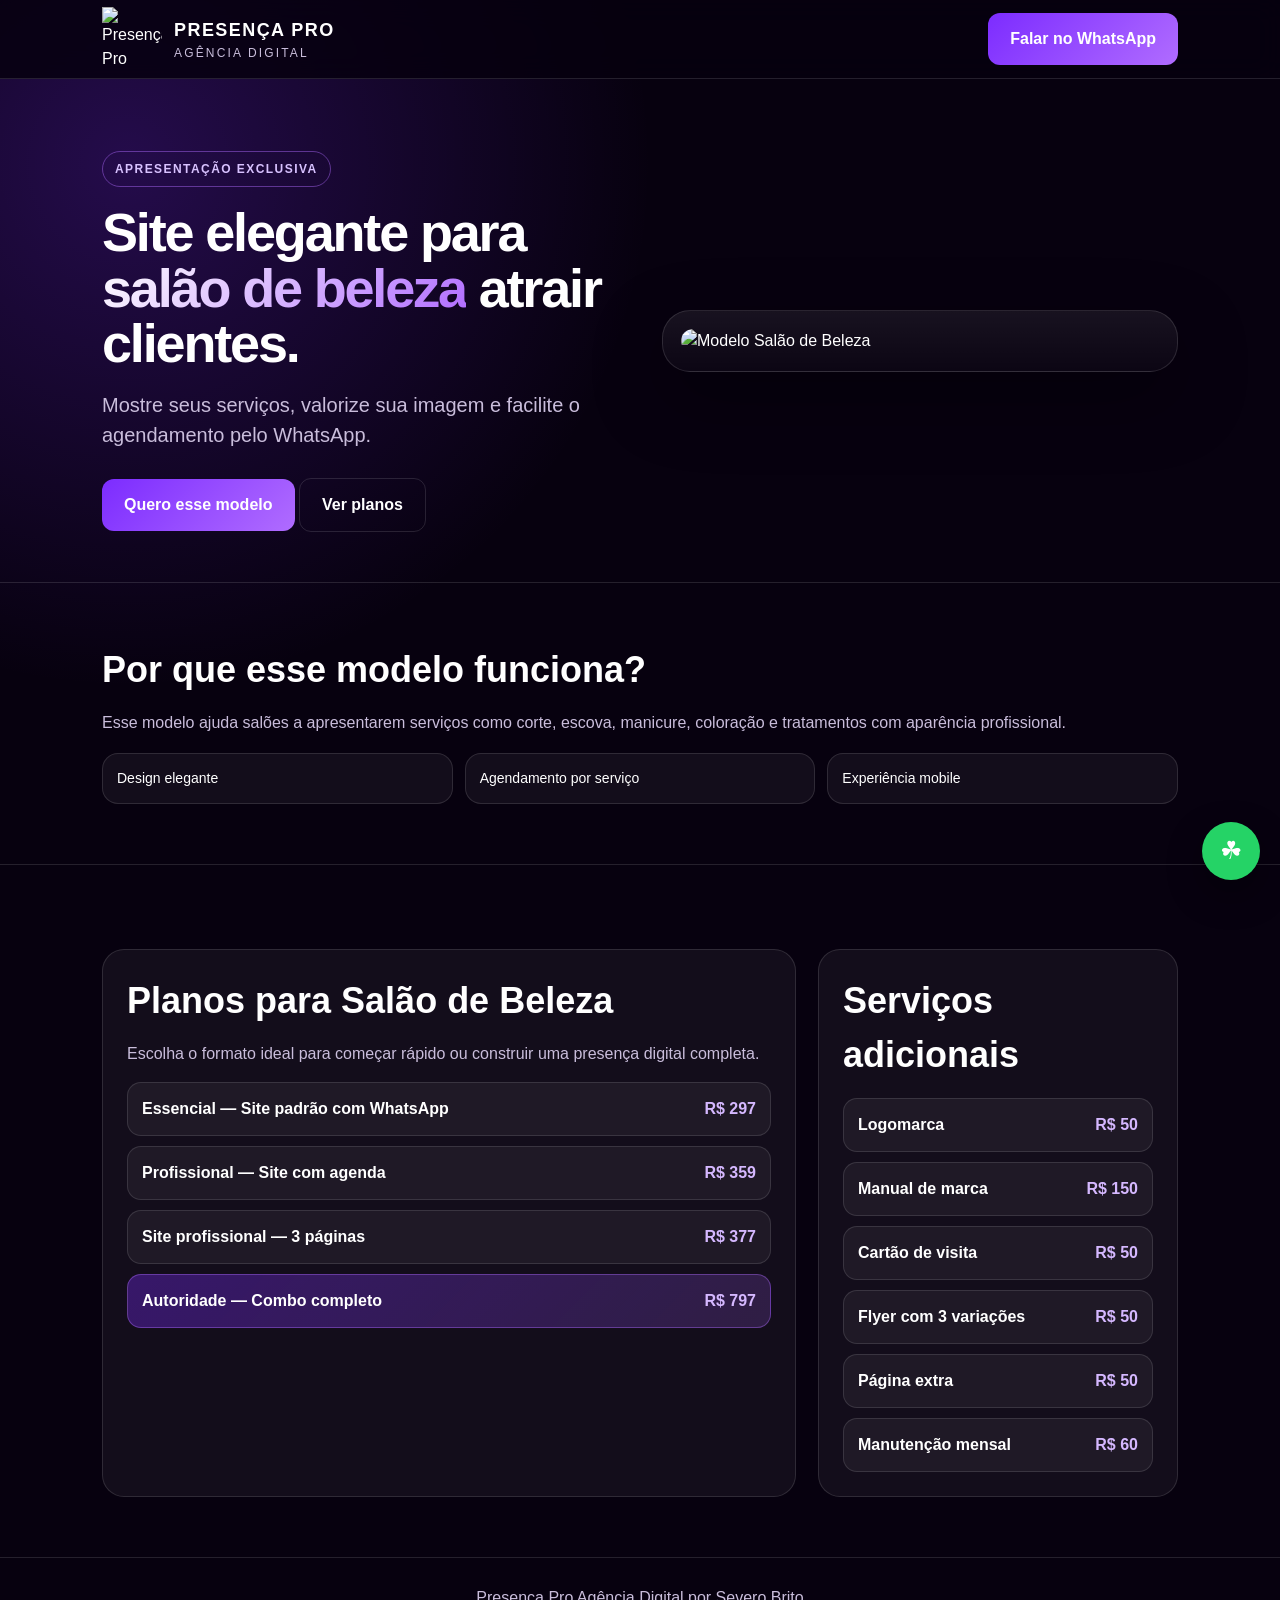
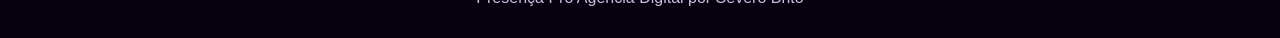
==== index.html @ 7c16a292 "Add files via upload" ====
<!DOCTYPE html>
<html lang="pt-BR">
<head>
<meta charset="UTF-8">
<meta name="viewport" content="width=device-width, initial-scale=1.0">
<title>Presença Pro | Salão de Beleza</title>
<style>
:root{
  --bg:#07010f;--panel:#10071f;--purple:#7c2cff;--purple2:#b06cff;
  --white:#fff;--muted:#c9bddb;--line:rgba(255,255,255,.12);
}
*{box-sizing:border-box;margin:0;padding:0}
html{scroll-behavior:smooth}
body{
  font-family:Arial,Helvetica,sans-serif;
  background:radial-gradient(circle at 10% 10%,rgba(124,44,255,.25),transparent 28%),var(--bg);
  color:var(--white);line-height:1.5;
}
a{text-decoration:none;color:inherit}
.container{max-width:1120px;margin:auto;padding:0 22px}
.nav{position:sticky;top:0;z-index:10;background:rgba(7,1,15,.84);backdrop-filter:blur(14px);border-bottom:1px solid var(--line)}
.nav-inner{min-height:78px;display:flex;align-items:center;justify-content:space-between;gap:18px}
.logo{display:flex;align-items:center;gap:12px}
.logo img{width:60px}
.logo strong{font-size:18px;letter-spacing:.08em}
.logo span{display:block;color:var(--muted);font-size:12px;text-transform:uppercase;letter-spacing:.18em}
.btn{display:inline-flex;align-items:center;justify-content:center;min-height:48px;padding:14px 22px;border-radius:12px;background:linear-gradient(135deg,var(--purple),var(--purple2));color:white;font-weight:800}
.btn.outline{background:transparent;border:1px solid var(--line)}
.hero{padding:72px 0 50px}
.hero-grid{display:grid;grid-template-columns:1fr 1fr;gap:44px;align-items:center}
.badge{display:inline-block;border:1px solid rgba(176,108,255,.45);color:#d8c2ff;padding:8px 12px;border-radius:999px;font-size:12px;font-weight:800;text-transform:uppercase;letter-spacing:.12em;margin-bottom:18px}
h1{font-size:54px;line-height:1.03;letter-spacing:-.04em;margin-bottom:18px}
h1 span{background:linear-gradient(135deg,#fff,var(--purple2));-webkit-background-clip:text;color:transparent}
.lead{font-size:20px;color:var(--muted);margin-bottom:28px}
.mockup{background:linear-gradient(180deg,rgba(255,255,255,.07),rgba(255,255,255,.025));border:1px solid var(--line);border-radius:28px;padding:18px;box-shadow:0 25px 70px rgba(0,0,0,.35)}
.mockup img{width:100%;border-radius:20px;display:block}
.section{padding:60px 0;border-top:1px solid var(--line)}
h2{font-size:36px;margin-bottom:14px}
p{color:var(--muted)}
.grid{display:grid;grid-template-columns:1fr 360px;gap:22px;margin-top:24px}
.card{background:rgba(255,255,255,.05);border:1px solid var(--line);border-radius:22px;padding:24px}
.features{display:grid;grid-template-columns:repeat(3,1fr);gap:12px;margin-top:18px}
.feature{padding:14px;border-radius:16px;background:rgba(255,255,255,.05);border:1px solid var(--line);font-size:14px}
.plans{display:grid;gap:10px;margin-top:16px}
.plan{display:flex;align-items:center;justify-content:space-between;gap:10px;padding:14px;border-radius:14px;background:rgba(255,255,255,.05);border:1px solid var(--line)}
.plan span{color:#d5b8ff;font-weight:900}
.plan.main{background:linear-gradient(135deg,rgba(124,44,255,.35),rgba(176,108,255,.18));border-color:rgba(176,108,255,.4)}
.footer{text-align:center;border-top:1px solid var(--line);padding:28px;color:var(--muted)}
.float{position:fixed;right:20px;bottom:20px;width:58px;height:58px;border-radius:50%;background:#25D366;display:grid;place-items:center;font-size:25px;box-shadow:0 14px 35px rgba(0,0,0,.35)}
@media(max-width:880px){
  .hero-grid,.grid{grid-template-columns:1fr}
  h1{font-size:38px}
  h2{font-size:30px}
  .features{grid-template-columns:1fr}
  .nav-inner{flex-direction:column;padding:16px 0;text-align:center}
  .btn{width:100%;max-width:360px}
}
</style>
</head>
<body>
<a class="float" href="https://wa.me/5585994249656?text=Olá,%20quero%20um%20site%20para%20salão%20de%20beleza" target="_blank">☘</a>

<header class="nav">
  <div class="container nav-inner">
    <a class="logo" href="#">
      <img src="../assets/logo.png" alt="Presença Pro">
      <div><strong>PRESENÇA PRO</strong><span>Agência Digital</span></div>
    </a>
    <a class="btn" href="https://wa.me/5585994249656?text=Olá,%20quero%20um%20site%20para%20salão%20de%20beleza" target="_blank">Falar no WhatsApp</a>
  </div>
</header>

<main>
  <section class="hero">
    <div class="container hero-grid">
      <div>
        <span class="badge">Apresentação exclusiva</span>
        <h1>Site elegante para <span>salão de beleza</span> atrair clientes.</h1>
        <p class="lead">Mostre seus serviços, valorize sua imagem e facilite o agendamento pelo WhatsApp.</p>
        <a class="btn" href="https://wa.me/5585994249656?text=Olá,%20quero%20um%20site%20para%20salão%20de%20beleza" target="_blank">Quero esse modelo</a>
        <a class="btn outline" href="#planos">Ver planos</a>
      </div>
      <div class="mockup">
        <img src="../assets/salao.png" alt="Modelo Salão de Beleza">
      </div>
    </div>
  </section>

  <section class="section">
    <div class="container">
      <h2>Por que esse modelo funciona?</h2>
      <p>Esse modelo ajuda salões a apresentarem serviços como corte, escova, manicure, coloração e tratamentos com aparência profissional.</p>
      <div class="features"><div class="feature">Design elegante</div><div class="feature">Agendamento por serviço</div><div class="feature">Experiência mobile</div></div>
    </div>
  </section>

  <section class="section" id="planos">
    <div class="container grid">
      <div class="card">
        <h2>Planos para Salão de Beleza</h2>
        <p>Escolha o formato ideal para começar rápido ou construir uma presença digital completa.</p>
        <div class="plans">
          <div class="plan"><strong>Essencial — Site padrão com WhatsApp</strong><span>R$ 297</span></div>
          <div class="plan"><strong>Profissional — Site com agenda</strong><span>R$ 359</span></div>
          <div class="plan"><strong>Site profissional — 3 páginas</strong><span>R$ 377</span></div>
          <div class="plan main"><strong>Autoridade — Combo completo</strong><span>R$ 797</span></div>
        </div>
      </div>
      <div class="card">
        <h2>Serviços adicionais</h2>
        <div class="plans">
          <div class="plan"><strong>Logomarca</strong><span>R$ 50</span></div>
          <div class="plan"><strong>Manual de marca</strong><span>R$ 150</span></div>
          <div class="plan"><strong>Cartão de visita</strong><span>R$ 50</span></div>
          <div class="plan"><strong>Flyer com 3 variações</strong><span>R$ 50</span></div>
          <div class="plan"><strong>Página extra</strong><span>R$ 50</span></div>
          <div class="plan"><strong>Manutenção mensal</strong><span>R$ 60</span></div>
        </div>
      </div>
    </div>
  </section>
</main>

<footer class="footer">Presença Pro Agência Digital por Severo Brito</footer>
</body>
</html>
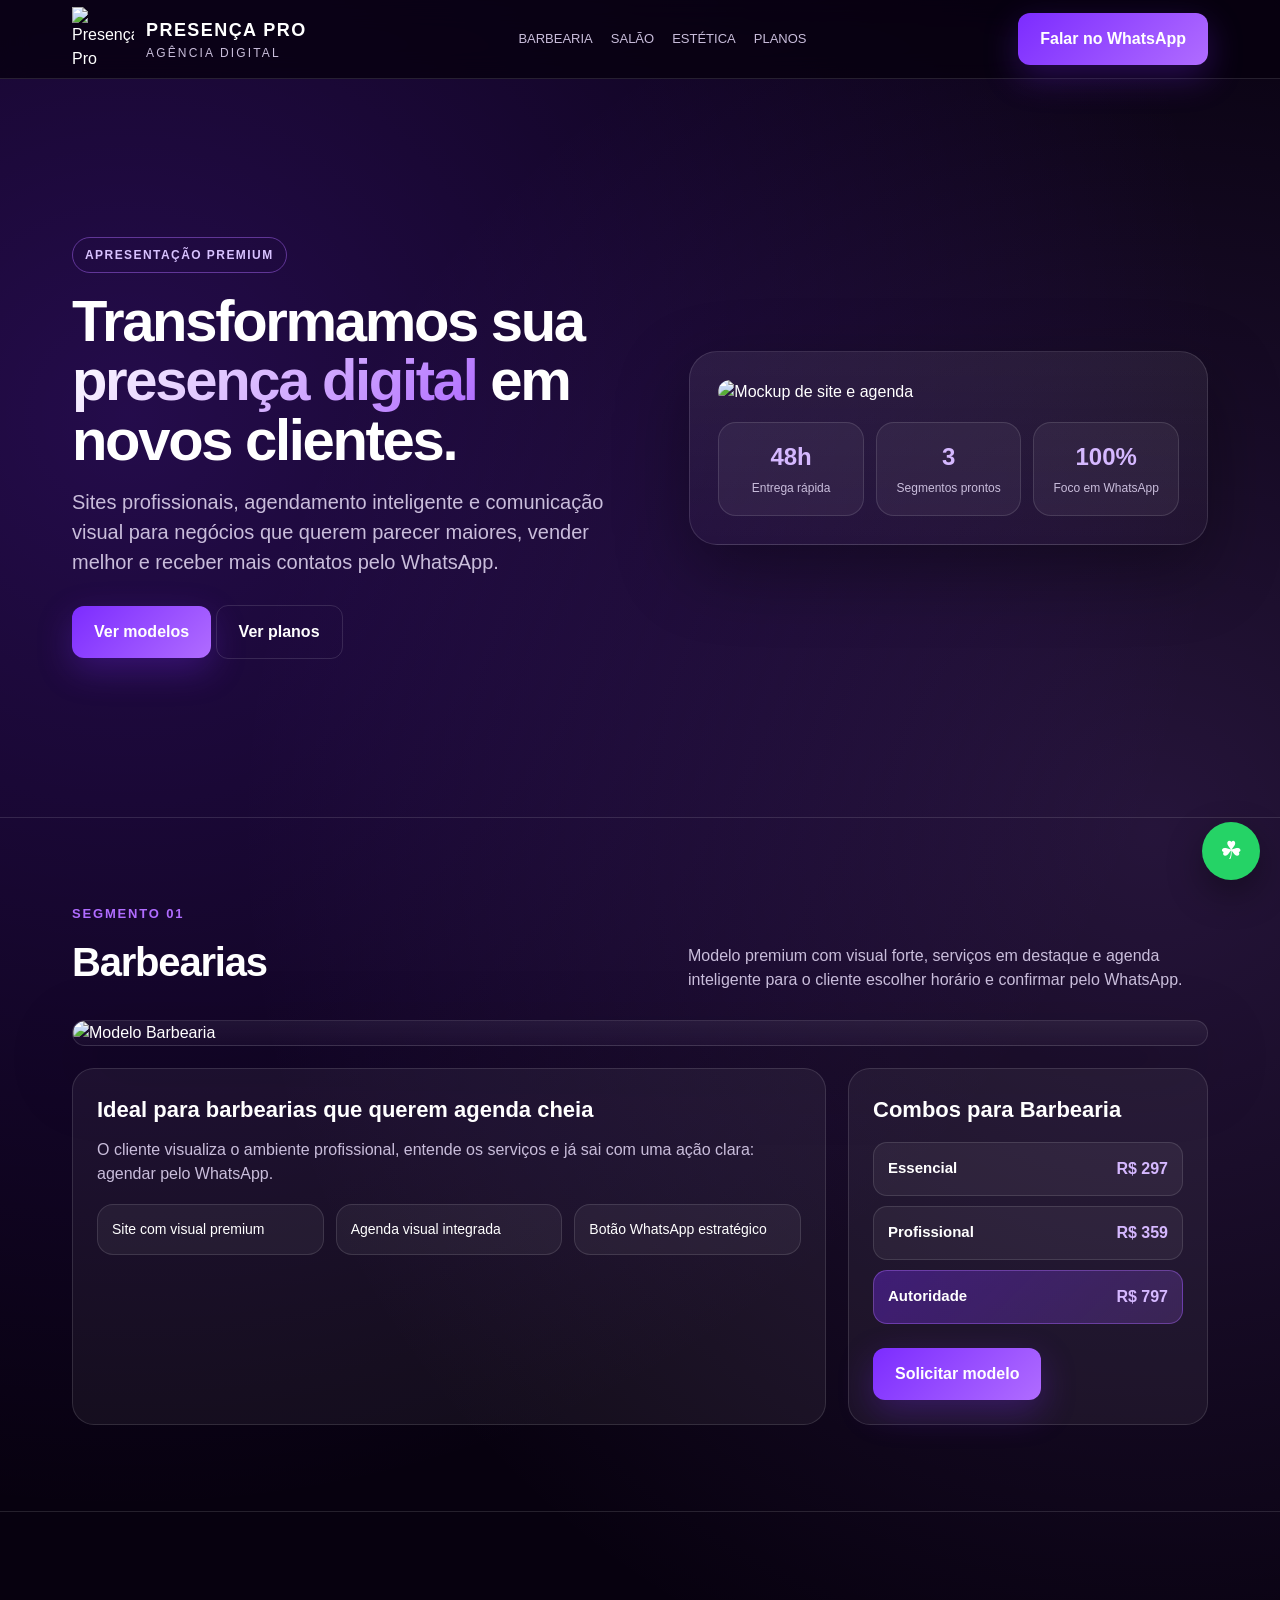
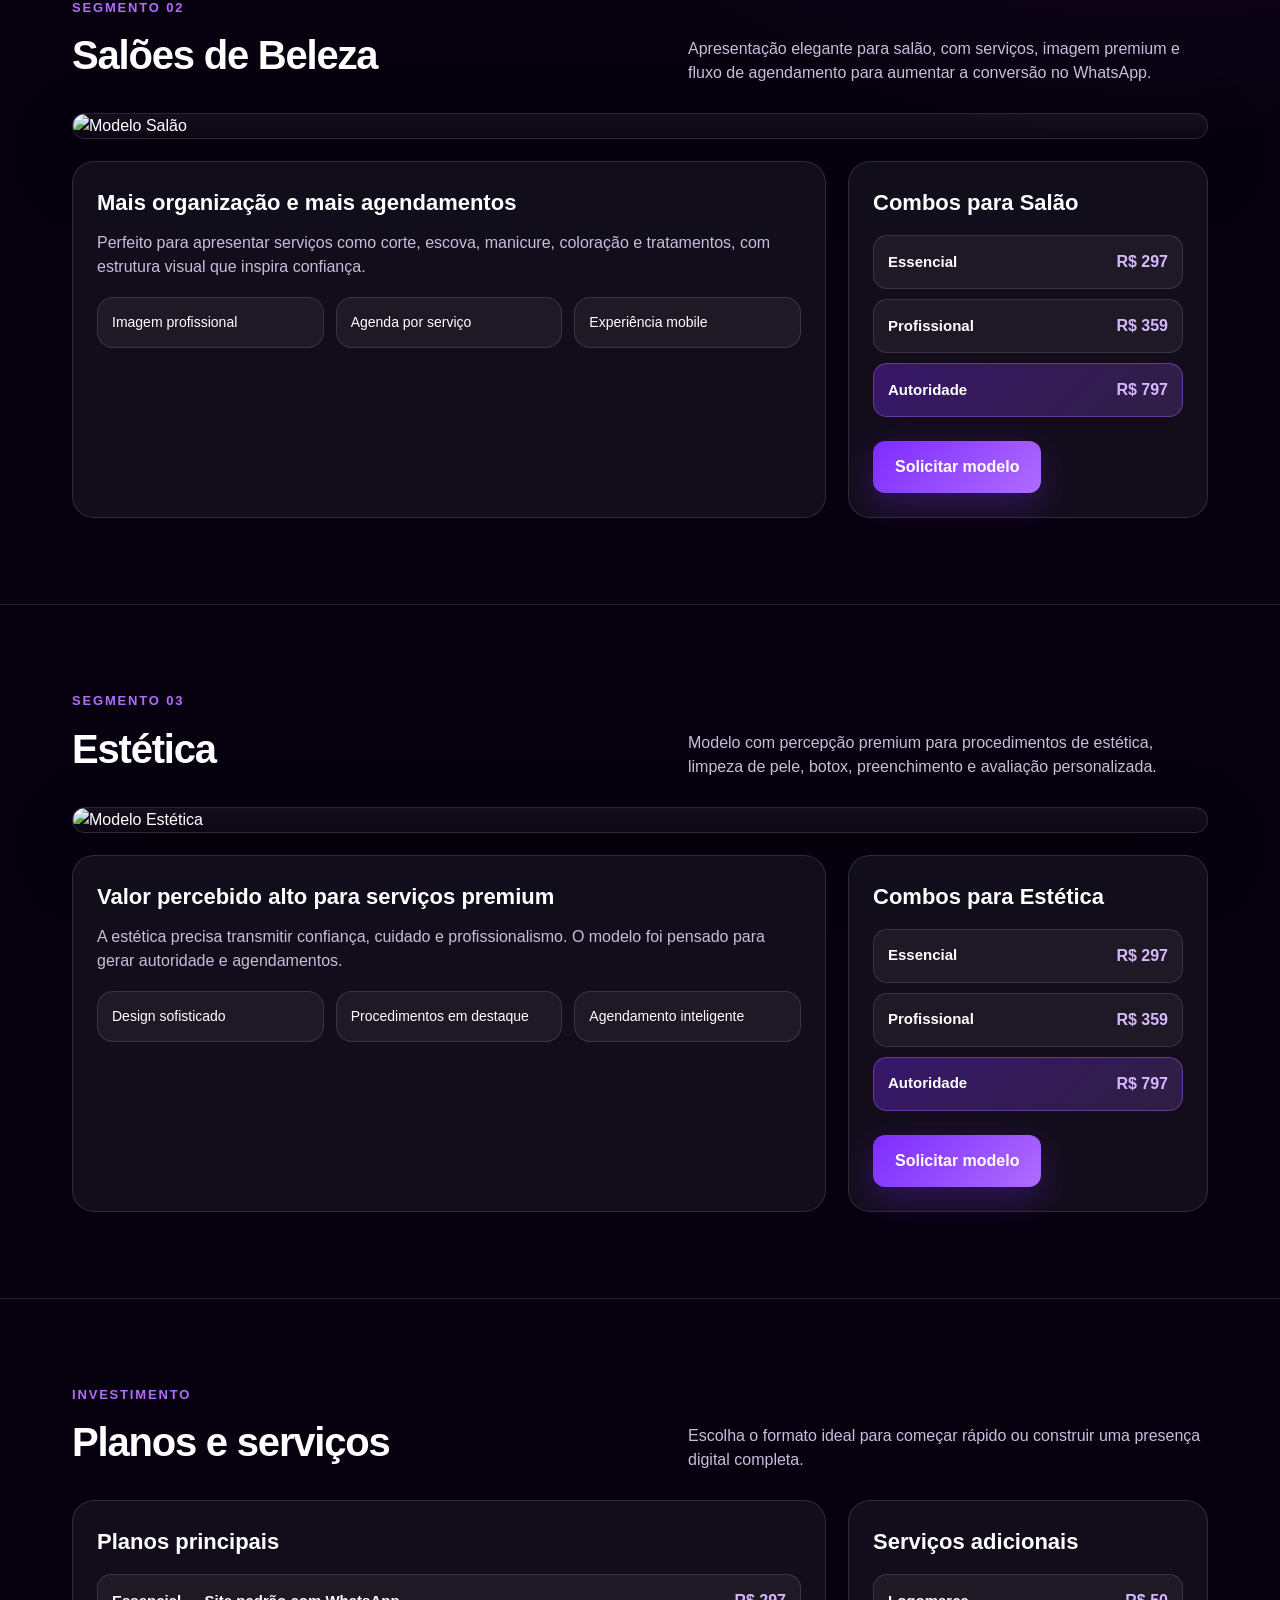
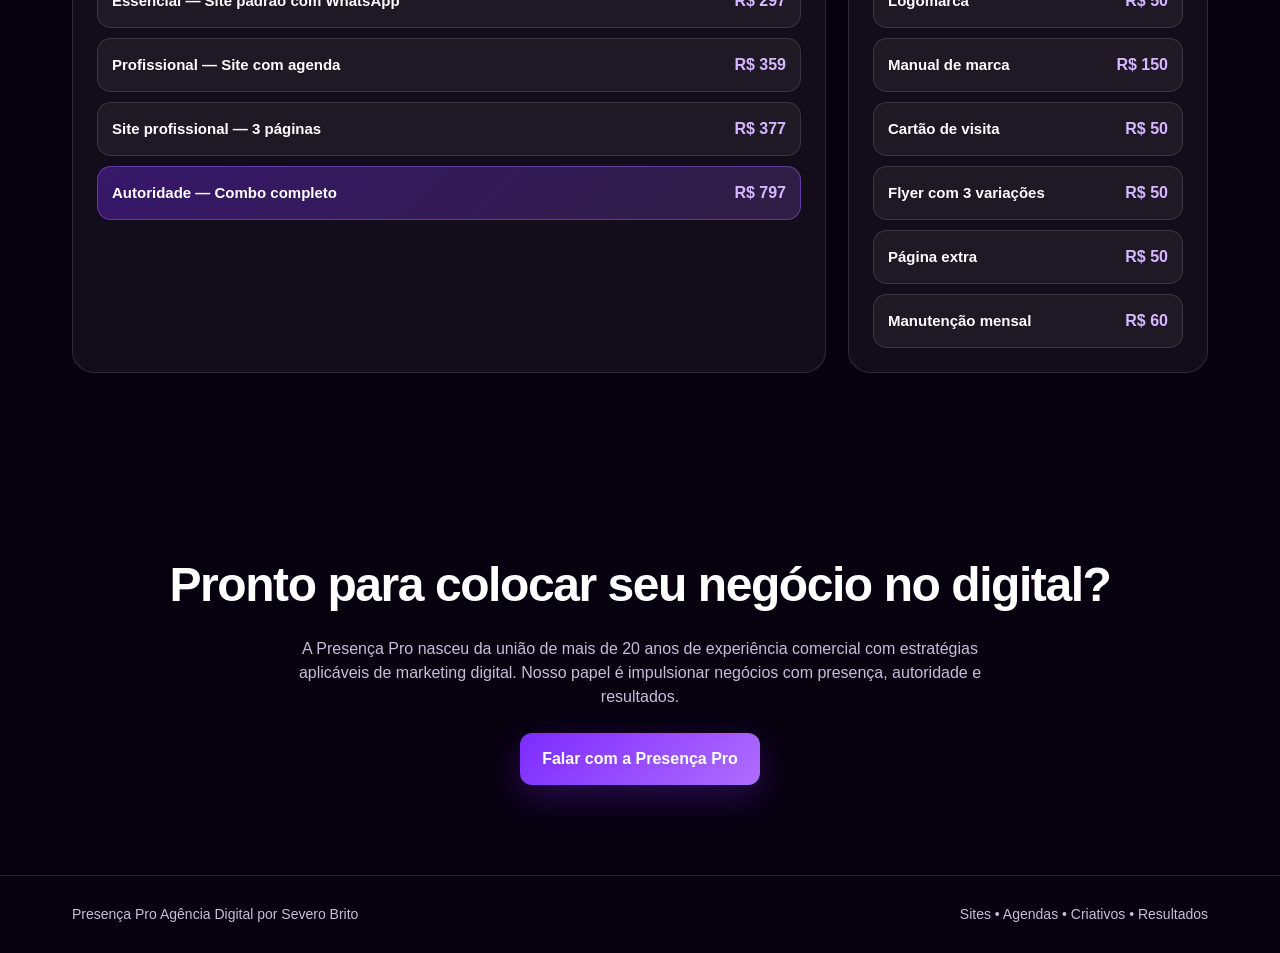
==== commit 365aa22c: "Add files via upload" ====
--- a/index.html
+++ b/index.html
@@ -1,126 +1,311 @@
 <!DOCTYPE html>
 <html lang="pt-BR">
 <head>
-<meta charset="UTF-8">
-<meta name="viewport" content="width=device-width, initial-scale=1.0">
-<title>Presença Pro | Salão de Beleza</title>
+<meta charset="UTF-8" />
+<meta name="viewport" content="width=device-width, initial-scale=1.0" />
+<title>Presença Pro | Apresentação Premium</title>
 <style>
 :root{
-  --bg:#07010f;--panel:#10071f;--purple:#7c2cff;--purple2:#b06cff;
-  --white:#fff;--muted:#c9bddb;--line:rgba(255,255,255,.12);
+  --bg:#07010f;
+  --panel:#10071f;
+  --panel2:#160a2b;
+  --purple:#7c2cff;
+  --purple2:#b06cff;
+  --white:#ffffff;
+  --muted:#c9bddb;
+  --line:rgba(255,255,255,.12);
 }
 *{box-sizing:border-box;margin:0;padding:0}
 html{scroll-behavior:smooth}
 body{
-  font-family:Arial,Helvetica,sans-serif;
-  background:radial-gradient(circle at 10% 10%,rgba(124,44,255,.25),transparent 28%),var(--bg);
-  color:var(--white);line-height:1.5;
+  font-family:Inter,Arial,Helvetica,sans-serif;
+  background:
+    radial-gradient(circle at 10% 10%, rgba(124,44,255,.25), transparent 28%),
+    radial-gradient(circle at 90% 20%, rgba(176,108,255,.18), transparent 26%),
+    var(--bg);
+  color:var(--white);
+  line-height:1.5;
 }
 a{text-decoration:none;color:inherit}
-.container{max-width:1120px;margin:auto;padding:0 22px}
-.nav{position:sticky;top:0;z-index:10;background:rgba(7,1,15,.84);backdrop-filter:blur(14px);border-bottom:1px solid var(--line)}
-.nav-inner{min-height:78px;display:flex;align-items:center;justify-content:space-between;gap:18px}
+.container{width:100%;max-width:1180px;margin:auto;padding:0 22px}
+.nav{
+  position:sticky;top:0;z-index:20;
+  backdrop-filter:blur(14px);
+  background:rgba(7,1,15,.78);
+  border-bottom:1px solid var(--line);
+}
+.nav-inner{
+  min-height:78px;
+  display:flex;align-items:center;justify-content:space-between;gap:18px;
+}
 .logo{display:flex;align-items:center;gap:12px}
-.logo img{width:60px}
+.logo img{width:62px;height:auto}
 .logo strong{font-size:18px;letter-spacing:.08em}
 .logo span{display:block;color:var(--muted);font-size:12px;text-transform:uppercase;letter-spacing:.18em}
-.btn{display:inline-flex;align-items:center;justify-content:center;min-height:48px;padding:14px 22px;border-radius:12px;background:linear-gradient(135deg,var(--purple),var(--purple2));color:white;font-weight:800}
-.btn.outline{background:transparent;border:1px solid var(--line)}
-.hero{padding:72px 0 50px}
-.hero-grid{display:grid;grid-template-columns:1fr 1fr;gap:44px;align-items:center}
-.badge{display:inline-block;border:1px solid rgba(176,108,255,.45);color:#d8c2ff;padding:8px 12px;border-radius:999px;font-size:12px;font-weight:800;text-transform:uppercase;letter-spacing:.12em;margin-bottom:18px}
-h1{font-size:54px;line-height:1.03;letter-spacing:-.04em;margin-bottom:18px}
+.menu{display:flex;gap:18px;font-size:13px;text-transform:uppercase;color:var(--muted)}
+.btn{
+  display:inline-flex;align-items:center;justify-content:center;gap:8px;
+  min-height:48px;padding:14px 22px;
+  border-radius:12px;background:linear-gradient(135deg,var(--purple),var(--purple2));
+  color:white;font-weight:800;box-shadow:0 12px 35px rgba(124,44,255,.28);
+}
+.btn.outline{background:transparent;border:1px solid var(--line);box-shadow:none}
+.hero{min-height:82vh;display:grid;align-items:center;padding:72px 0}
+.hero-grid{display:grid;grid-template-columns:1.05fr .95fr;gap:44px;align-items:center}
+.badge{
+  display:inline-block;border:1px solid rgba(176,108,255,.45);color:#d8c2ff;
+  padding:8px 12px;border-radius:999px;font-size:12px;font-weight:800;text-transform:uppercase;letter-spacing:.12em;margin-bottom:18px;
+}
+h1{font-size:58px;line-height:1.02;letter-spacing:-.04em;margin-bottom:18px}
 h1 span{background:linear-gradient(135deg,#fff,var(--purple2));-webkit-background-clip:text;color:transparent}
-.lead{font-size:20px;color:var(--muted);margin-bottom:28px}
-.mockup{background:linear-gradient(180deg,rgba(255,255,255,.07),rgba(255,255,255,.025));border:1px solid var(--line);border-radius:28px;padding:18px;box-shadow:0 25px 70px rgba(0,0,0,.35)}
-.mockup img{width:100%;border-radius:20px;display:block}
-.section{padding:60px 0;border-top:1px solid var(--line)}
-h2{font-size:36px;margin-bottom:14px}
-p{color:var(--muted)}
-.grid{display:grid;grid-template-columns:1fr 360px;gap:22px;margin-top:24px}
-.card{background:rgba(255,255,255,.05);border:1px solid var(--line);border-radius:22px;padding:24px}
+.lead{font-size:20px;color:var(--muted);max-width:680px;margin-bottom:28px}
+.hero-card{
+  background:linear-gradient(180deg,rgba(255,255,255,.07),rgba(255,255,255,.025));
+  border:1px solid var(--line);
+  border-radius:28px;padding:28px;
+  box-shadow:0 25px 70px rgba(0,0,0,.35);
+}
+.hero-card img{width:100%;border-radius:22px;display:block}
+.stats{display:grid;grid-template-columns:repeat(3,1fr);gap:12px;margin-top:18px}
+.stat{background:rgba(255,255,255,.05);border:1px solid var(--line);border-radius:18px;padding:16px;text-align:center}
+.stat strong{display:block;font-size:24px;color:#d5b8ff}.stat span{font-size:12px;color:var(--muted)}
+.section{padding:86px 0;border-top:1px solid var(--line)}
+.section-head{display:flex;align-items:end;justify-content:space-between;gap:24px;margin-bottom:28px}
+.kicker{color:var(--purple2);font-size:13px;font-weight:900;text-transform:uppercase;letter-spacing:.14em;margin-bottom:8px}
+h2{font-size:40px;letter-spacing:-.03em}
+.section-head p{color:var(--muted);max-width:520px}
+.showcase{
+  background:linear-gradient(180deg,rgba(255,255,255,.06),rgba(255,255,255,.025));
+  border:1px solid var(--line);
+  border-radius:28px;
+  overflow:hidden;
+  box-shadow:0 25px 70px rgba(0,0,0,.25);
+}
+.showcase img{width:100%;display:block}
+.content-grid{display:grid;grid-template-columns:1fr 360px;gap:22px;margin-top:22px}
+.copy-card,.plan-card{
+  background:rgba(255,255,255,.05);
+  border:1px solid var(--line);
+  border-radius:22px;padding:24px;
+}
+.copy-card h3,.plan-card h3{font-size:22px;margin-bottom:12px}
+.copy-card p,.plan-card p{color:var(--muted)}
 .features{display:grid;grid-template-columns:repeat(3,1fr);gap:12px;margin-top:18px}
 .feature{padding:14px;border-radius:16px;background:rgba(255,255,255,.05);border:1px solid var(--line);font-size:14px}
 .plans{display:grid;gap:10px;margin-top:16px}
-.plan{display:flex;align-items:center;justify-content:space-between;gap:10px;padding:14px;border-radius:14px;background:rgba(255,255,255,.05);border:1px solid var(--line)}
-.plan span{color:#d5b8ff;font-weight:900}
+.plan{
+  display:flex;align-items:center;justify-content:space-between;gap:10px;
+  padding:14px;border-radius:14px;background:rgba(255,255,255,.05);border:1px solid var(--line);
+}
+.plan strong{font-size:15px}.plan span{color:#d5b8ff;font-weight:900}
 .plan.main{background:linear-gradient(135deg,rgba(124,44,255,.35),rgba(176,108,255,.18));border-color:rgba(176,108,255,.4)}
-.footer{text-align:center;border-top:1px solid var(--line);padding:28px;color:var(--muted)}
-.float{position:fixed;right:20px;bottom:20px;width:58px;height:58px;border-radius:50%;background:#25D366;display:grid;place-items:center;font-size:25px;box-shadow:0 14px 35px rgba(0,0,0,.35)}
-@media(max-width:880px){
-  .hero-grid,.grid{grid-template-columns:1fr}
-  h1{font-size:38px}
-  h2{font-size:30px}
-  .features{grid-template-columns:1fr}
-  .nav-inner{flex-direction:column;padding:16px 0;text-align:center}
-  .btn{width:100%;max-width:360px}
+.extras{
+  display:grid;grid-template-columns:repeat(3,1fr);gap:14px;margin-top:24px;
+}
+.extra{background:rgba(255,255,255,.05);border:1px solid var(--line);border-radius:18px;padding:18px}
+.extra strong{display:block;margin-bottom:4px}.extra span{color:#d5b8ff;font-weight:900}
+.final{
+  text-align:center;padding:90px 0;
+}
+.final h2{font-size:48px;margin-bottom:16px}
+.final p{color:var(--muted);max-width:720px;margin:0 auto 24px}
+.footer{border-top:1px solid var(--line);padding:28px 0;color:var(--muted);font-size:14px}
+.footer-inner{display:flex;justify-content:space-between;gap:20px;align-items:center}
+.whatsapp-float{
+  position:fixed;right:20px;bottom:20px;z-index:50;
+  width:58px;height:58px;border-radius:50%;
+  background:#25D366;display:grid;place-items:center;font-size:25px;
+  box-shadow:0 14px 35px rgba(0,0,0,.35);
+}
+@media(max-width:900px){
+  .menu{display:none}
+  .hero-grid,.content-grid{grid-template-columns:1fr}
+  h1{font-size:42px}
+  h2{font-size:31px}
+  .section-head{display:block}
+  .features,.extras,.stats{grid-template-columns:1fr}
+  .footer-inner{display:block;text-align:center}
+  .nav-inner{flex-wrap:wrap;justify-content:center}
 }
 </style>
 </head>
 <body>
-<a class="float" href="https://wa.me/5585994249656?text=Olá,%20quero%20um%20site%20para%20salão%20de%20beleza" target="_blank">☘</a>
+
+<a class="whatsapp-float" href="https://wa.me/5585994249656?text=Olá,%20quero%20saber%20mais%20sobre%20os%20sites%20da%20Presença%20Pro" target="_blank">☘</a>
 
 <header class="nav">
   <div class="container nav-inner">
-    <a class="logo" href="#">
-      <img src="../assets/logo.png" alt="Presença Pro">
+    <a class="logo" href="#inicio">
+      <img src="assets/logo.png" alt="Presença Pro">
       <div><strong>PRESENÇA PRO</strong><span>Agência Digital</span></div>
     </a>
-    <a class="btn" href="https://wa.me/5585994249656?text=Olá,%20quero%20um%20site%20para%20salão%20de%20beleza" target="_blank">Falar no WhatsApp</a>
+    <nav class="menu">
+      <a href="#barbearia">Barbearia</a>
+      <a href="#salao">Salão</a>
+      <a href="#estetica">Estética</a>
+      <a href="#planos">Planos</a>
+    </nav>
+    <a class="btn" href="https://wa.me/5585994249656?text=Olá,%20quero%20criar%20um%20site%20profissional" target="_blank">Falar no WhatsApp</a>
   </div>
 </header>
 
-<main>
+<main id="inicio">
   <section class="hero">
     <div class="container hero-grid">
       <div>
-        <span class="badge">Apresentação exclusiva</span>
-        <h1>Site elegante para <span>salão de beleza</span> atrair clientes.</h1>
-        <p class="lead">Mostre seus serviços, valorize sua imagem e facilite o agendamento pelo WhatsApp.</p>
-        <a class="btn" href="https://wa.me/5585994249656?text=Olá,%20quero%20um%20site%20para%20salão%20de%20beleza" target="_blank">Quero esse modelo</a>
+        <span class="badge">Apresentação Premium</span>
+        <h1>Transformamos sua <span>presença digital</span> em novos clientes.</h1>
+        <p class="lead">Sites profissionais, agendamento inteligente e comunicação visual para negócios que querem parecer maiores, vender melhor e receber mais contatos pelo WhatsApp.</p>
+        <a class="btn" href="#barbearia">Ver modelos</a>
         <a class="btn outline" href="#planos">Ver planos</a>
       </div>
-      <div class="mockup">
-        <img src="../assets/salao.png" alt="Modelo Salão de Beleza">
-      </div>
-    </div>
-  </section>
-
-  <section class="section">
-    <div class="container">
-      <h2>Por que esse modelo funciona?</h2>
-      <p>Esse modelo ajuda salões a apresentarem serviços como corte, escova, manicure, coloração e tratamentos com aparência profissional.</p>
-      <div class="features"><div class="feature">Design elegante</div><div class="feature">Agendamento por serviço</div><div class="feature">Experiência mobile</div></div>
+      <div class="hero-card">
+        <img src="assets/barbearia.png" alt="Mockup de site e agenda">
+        <div class="stats">
+          <div class="stat"><strong>48h</strong><span>Entrega rápida</span></div>
+          <div class="stat"><strong>3</strong><span>Segmentos prontos</span></div>
+          <div class="stat"><strong>100%</strong><span>Foco em WhatsApp</span></div>
+        </div>
+      </div>
+    </div>
+  </section>
+
+  <section class="section" id="barbearia">
+    <div class="container">
+      <div class="section-head">
+        <div><div class="kicker">Segmento 01</div><h2>Barbearias</h2></div>
+        <p>Modelo premium com visual forte, serviços em destaque e agenda inteligente para o cliente escolher horário e confirmar pelo WhatsApp.</p>
+      </div>
+      <div class="showcase"><img src="assets/barbearia.png" alt="Modelo Barbearia"></div>
+      <div class="content-grid">
+        <div class="copy-card">
+          <h3>Ideal para barbearias que querem agenda cheia</h3>
+          <p>O cliente visualiza o ambiente profissional, entende os serviços e já sai com uma ação clara: agendar pelo WhatsApp.</p>
+          <div class="features">
+            <div class="feature">Site com visual premium</div>
+            <div class="feature">Agenda visual integrada</div>
+            <div class="feature">Botão WhatsApp estratégico</div>
+          </div>
+        </div>
+        <div class="plan-card">
+          <h3>Combos para Barbearia</h3>
+          <div class="plans">
+            <div class="plan"><strong>Essencial</strong><span>R$ 297</span></div>
+            <div class="plan"><strong>Profissional</strong><span>R$ 359</span></div>
+            <div class="plan main"><strong>Autoridade</strong><span>R$ 797</span></div>
+          </div>
+          <br><a class="btn" href="https://wa.me/5585994249656?text=Olá,%20quero%20um%20site%20para%20barbearia" target="_blank">Solicitar modelo</a>
+        </div>
+      </div>
+    </div>
+  </section>
+
+  <section class="section" id="salao">
+    <div class="container">
+      <div class="section-head">
+        <div><div class="kicker">Segmento 02</div><h2>Salões de Beleza</h2></div>
+        <p>Apresentação elegante para salão, com serviços, imagem premium e fluxo de agendamento para aumentar a conversão no WhatsApp.</p>
+      </div>
+      <div class="showcase"><img src="assets/salao.png" alt="Modelo Salão"></div>
+      <div class="content-grid">
+        <div class="copy-card">
+          <h3>Mais organização e mais agendamentos</h3>
+          <p>Perfeito para apresentar serviços como corte, escova, manicure, coloração e tratamentos, com estrutura visual que inspira confiança.</p>
+          <div class="features">
+            <div class="feature">Imagem profissional</div>
+            <div class="feature">Agenda por serviço</div>
+            <div class="feature">Experiência mobile</div>
+          </div>
+        </div>
+        <div class="plan-card">
+          <h3>Combos para Salão</h3>
+          <div class="plans">
+            <div class="plan"><strong>Essencial</strong><span>R$ 297</span></div>
+            <div class="plan"><strong>Profissional</strong><span>R$ 359</span></div>
+            <div class="plan main"><strong>Autoridade</strong><span>R$ 797</span></div>
+          </div>
+          <br><a class="btn" href="https://wa.me/5585994249656?text=Olá,%20quero%20um%20site%20para%20salão%20de%20beleza" target="_blank">Solicitar modelo</a>
+        </div>
+      </div>
+    </div>
+  </section>
+
+  <section class="section" id="estetica">
+    <div class="container">
+      <div class="section-head">
+        <div><div class="kicker">Segmento 03</div><h2>Estética</h2></div>
+        <p>Modelo com percepção premium para procedimentos de estética, limpeza de pele, botox, preenchimento e avaliação personalizada.</p>
+      </div>
+      <div class="showcase"><img src="assets/estetica.png" alt="Modelo Estética"></div>
+      <div class="content-grid">
+        <div class="copy-card">
+          <h3>Valor percebido alto para serviços premium</h3>
+          <p>A estética precisa transmitir confiança, cuidado e profissionalismo. O modelo foi pensado para gerar autoridade e agendamentos.</p>
+          <div class="features">
+            <div class="feature">Design sofisticado</div>
+            <div class="feature">Procedimentos em destaque</div>
+            <div class="feature">Agendamento inteligente</div>
+          </div>
+        </div>
+        <div class="plan-card">
+          <h3>Combos para Estética</h3>
+          <div class="plans">
+            <div class="plan"><strong>Essencial</strong><span>R$ 297</span></div>
+            <div class="plan"><strong>Profissional</strong><span>R$ 359</span></div>
+            <div class="plan main"><strong>Autoridade</strong><span>R$ 797</span></div>
+          </div>
+          <br><a class="btn" href="https://wa.me/5585994249656?text=Olá,%20quero%20um%20site%20para%20estética" target="_blank">Solicitar modelo</a>
+        </div>
+      </div>
     </div>
   </section>
 
   <section class="section" id="planos">
-    <div class="container grid">
-      <div class="card">
-        <h2>Planos para Salão de Beleza</h2>
+    <div class="container">
+      <div class="section-head">
+        <div><div class="kicker">Investimento</div><h2>Planos e serviços</h2></div>
         <p>Escolha o formato ideal para começar rápido ou construir uma presença digital completa.</p>
-        <div class="plans">
-          <div class="plan"><strong>Essencial — Site padrão com WhatsApp</strong><span>R$ 297</span></div>
-          <div class="plan"><strong>Profissional — Site com agenda</strong><span>R$ 359</span></div>
-          <div class="plan"><strong>Site profissional — 3 páginas</strong><span>R$ 377</span></div>
-          <div class="plan main"><strong>Autoridade — Combo completo</strong><span>R$ 797</span></div>
-        </div>
-      </div>
-      <div class="card">
-        <h2>Serviços adicionais</h2>
-        <div class="plans">
-          <div class="plan"><strong>Logomarca</strong><span>R$ 50</span></div>
-          <div class="plan"><strong>Manual de marca</strong><span>R$ 150</span></div>
-          <div class="plan"><strong>Cartão de visita</strong><span>R$ 50</span></div>
-          <div class="plan"><strong>Flyer com 3 variações</strong><span>R$ 50</span></div>
-          <div class="plan"><strong>Página extra</strong><span>R$ 50</span></div>
-          <div class="plan"><strong>Manutenção mensal</strong><span>R$ 60</span></div>
-        </div>
-      </div>
+      </div>
+      <div class="content-grid">
+        <div class="copy-card">
+          <h3>Planos principais</h3>
+          <div class="plans">
+            <div class="plan"><strong>Essencial — Site padrão com WhatsApp</strong><span>R$ 297</span></div>
+            <div class="plan"><strong>Profissional — Site com agenda</strong><span>R$ 359</span></div>
+            <div class="plan"><strong>Site profissional — 3 páginas</strong><span>R$ 377</span></div>
+            <div class="plan main"><strong>Autoridade — Combo completo</strong><span>R$ 797</span></div>
+          </div>
+        </div>
+        <div class="plan-card">
+          <h3>Serviços adicionais</h3>
+          <div class="plans">
+            <div class="plan"><strong>Logomarca</strong><span>R$ 50</span></div>
+            <div class="plan"><strong>Manual de marca</strong><span>R$ 150</span></div>
+            <div class="plan"><strong>Cartão de visita</strong><span>R$ 50</span></div>
+            <div class="plan"><strong>Flyer com 3 variações</strong><span>R$ 50</span></div>
+            <div class="plan"><strong>Página extra</strong><span>R$ 50</span></div>
+            <div class="plan"><strong>Manutenção mensal</strong><span>R$ 60</span></div>
+          </div>
+        </div>
+      </div>
+    </div>
+  </section>
+
+  <section class="final">
+    <div class="container">
+      <h2>Pronto para colocar seu negócio no digital?</h2>
+      <p>A Presença Pro nasceu da união de mais de 20 anos de experiência comercial com estratégias aplicáveis de marketing digital. Nosso papel é impulsionar negócios com presença, autoridade e resultados.</p>
+      <a class="btn" href="https://wa.me/5585994249656?text=Olá,%20quero%20começar%20meu%20projeto%20com%20a%20Presença%20Pro" target="_blank">Falar com a Presença Pro</a>
     </div>
   </section>
 </main>
 
-<footer class="footer">Presença Pro Agência Digital por Severo Brito</footer>
+<footer class="footer">
+  <div class="container footer-inner">
+    <div>Presença Pro Agência Digital por Severo Brito</div>
+    <div>Sites • Agendas • Criativos • Resultados</div>
+  </div>
+</footer>
+
 </body>
-</html>+</html>
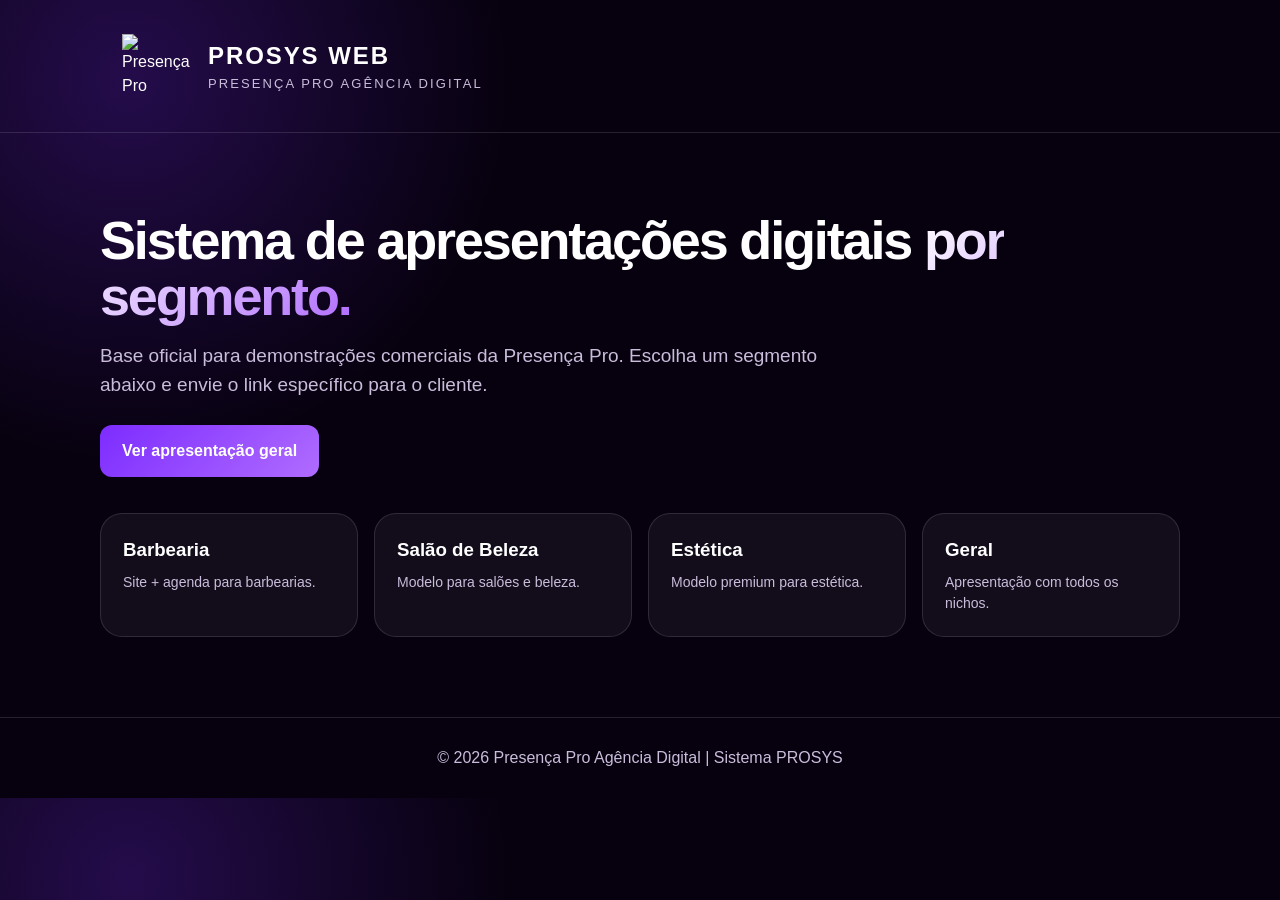
==== commit d021d2bc: "Add files via upload" ====
--- a/index.html
+++ b/index.html
@@ -1,311 +1,66 @@
 <!DOCTYPE html>
 <html lang="pt-BR">
 <head>
-<meta charset="UTF-8" />
-<meta name="viewport" content="width=device-width, initial-scale=1.0" />
-<title>Presença Pro | Apresentação Premium</title>
+<meta charset="UTF-8">
+<meta name="viewport" content="width=device-width, initial-scale=1.0">
+<title>PROSYS Web | Presença Pro</title>
 <style>
-:root{
-  --bg:#07010f;
-  --panel:#10071f;
-  --panel2:#160a2b;
-  --purple:#7c2cff;
-  --purple2:#b06cff;
-  --white:#ffffff;
-  --muted:#c9bddb;
-  --line:rgba(255,255,255,.12);
-}
+:root{--bg:#07010f;--panel:#10071f;--purple:#7c2cff;--purple2:#b06cff;--muted:#c9bddb;--line:rgba(255,255,255,.12)}
 *{box-sizing:border-box;margin:0;padding:0}
-html{scroll-behavior:smooth}
-body{
-  font-family:Inter,Arial,Helvetica,sans-serif;
-  background:
-    radial-gradient(circle at 10% 10%, rgba(124,44,255,.25), transparent 28%),
-    radial-gradient(circle at 90% 20%, rgba(176,108,255,.18), transparent 26%),
-    var(--bg);
-  color:var(--white);
-  line-height:1.5;
-}
+body{font-family:Arial,Helvetica,sans-serif;background:radial-gradient(circle at 10% 10%,rgba(124,44,255,.25),transparent 28%),var(--bg);color:white;line-height:1.5}
 a{text-decoration:none;color:inherit}
-.container{width:100%;max-width:1180px;margin:auto;padding:0 22px}
-.nav{
-  position:sticky;top:0;z-index:20;
-  backdrop-filter:blur(14px);
-  background:rgba(7,1,15,.78);
-  border-bottom:1px solid var(--line);
-}
-.nav-inner{
-  min-height:78px;
-  display:flex;align-items:center;justify-content:space-between;gap:18px;
-}
-.logo{display:flex;align-items:center;gap:12px}
-.logo img{width:62px;height:auto}
-.logo strong{font-size:18px;letter-spacing:.08em}
-.logo span{display:block;color:var(--muted);font-size:12px;text-transform:uppercase;letter-spacing:.18em}
-.menu{display:flex;gap:18px;font-size:13px;text-transform:uppercase;color:var(--muted)}
-.btn{
-  display:inline-flex;align-items:center;justify-content:center;gap:8px;
-  min-height:48px;padding:14px 22px;
-  border-radius:12px;background:linear-gradient(135deg,var(--purple),var(--purple2));
-  color:white;font-weight:800;box-shadow:0 12px 35px rgba(124,44,255,.28);
-}
-.btn.outline{background:transparent;border:1px solid var(--line);box-shadow:none}
-.hero{min-height:82vh;display:grid;align-items:center;padding:72px 0}
-.hero-grid{display:grid;grid-template-columns:1.05fr .95fr;gap:44px;align-items:center}
-.badge{
-  display:inline-block;border:1px solid rgba(176,108,255,.45);color:#d8c2ff;
-  padding:8px 12px;border-radius:999px;font-size:12px;font-weight:800;text-transform:uppercase;letter-spacing:.12em;margin-bottom:18px;
-}
-h1{font-size:58px;line-height:1.02;letter-spacing:-.04em;margin-bottom:18px}
+.container{max-width:1080px;margin:auto;padding:0 22px}
+header{padding:34px 0;border-bottom:1px solid var(--line)}
+.brand{display:flex;align-items:center;gap:14px}
+.brand img{width:72px}
+.brand strong{font-size:24px;letter-spacing:.08em}
+.brand span{display:block;color:var(--muted);font-size:13px;letter-spacing:.16em;text-transform:uppercase}
+.hero{padding:80px 0}
+h1{font-size:54px;line-height:1.03;letter-spacing:-.04em;margin-bottom:18px}
 h1 span{background:linear-gradient(135deg,#fff,var(--purple2));-webkit-background-clip:text;color:transparent}
-.lead{font-size:20px;color:var(--muted);max-width:680px;margin-bottom:28px}
-.hero-card{
-  background:linear-gradient(180deg,rgba(255,255,255,.07),rgba(255,255,255,.025));
-  border:1px solid var(--line);
-  border-radius:28px;padding:28px;
-  box-shadow:0 25px 70px rgba(0,0,0,.35);
-}
-.hero-card img{width:100%;border-radius:22px;display:block}
-.stats{display:grid;grid-template-columns:repeat(3,1fr);gap:12px;margin-top:18px}
-.stat{background:rgba(255,255,255,.05);border:1px solid var(--line);border-radius:18px;padding:16px;text-align:center}
-.stat strong{display:block;font-size:24px;color:#d5b8ff}.stat span{font-size:12px;color:var(--muted)}
-.section{padding:86px 0;border-top:1px solid var(--line)}
-.section-head{display:flex;align-items:end;justify-content:space-between;gap:24px;margin-bottom:28px}
-.kicker{color:var(--purple2);font-size:13px;font-weight:900;text-transform:uppercase;letter-spacing:.14em;margin-bottom:8px}
-h2{font-size:40px;letter-spacing:-.03em}
-.section-head p{color:var(--muted);max-width:520px}
-.showcase{
-  background:linear-gradient(180deg,rgba(255,255,255,.06),rgba(255,255,255,.025));
-  border:1px solid var(--line);
-  border-radius:28px;
-  overflow:hidden;
-  box-shadow:0 25px 70px rgba(0,0,0,.25);
-}
-.showcase img{width:100%;display:block}
-.content-grid{display:grid;grid-template-columns:1fr 360px;gap:22px;margin-top:22px}
-.copy-card,.plan-card{
-  background:rgba(255,255,255,.05);
-  border:1px solid var(--line);
-  border-radius:22px;padding:24px;
-}
-.copy-card h3,.plan-card h3{font-size:22px;margin-bottom:12px}
-.copy-card p,.plan-card p{color:var(--muted)}
-.features{display:grid;grid-template-columns:repeat(3,1fr);gap:12px;margin-top:18px}
-.feature{padding:14px;border-radius:16px;background:rgba(255,255,255,.05);border:1px solid var(--line);font-size:14px}
-.plans{display:grid;gap:10px;margin-top:16px}
-.plan{
-  display:flex;align-items:center;justify-content:space-between;gap:10px;
-  padding:14px;border-radius:14px;background:rgba(255,255,255,.05);border:1px solid var(--line);
-}
-.plan strong{font-size:15px}.plan span{color:#d5b8ff;font-weight:900}
-.plan.main{background:linear-gradient(135deg,rgba(124,44,255,.35),rgba(176,108,255,.18));border-color:rgba(176,108,255,.4)}
-.extras{
-  display:grid;grid-template-columns:repeat(3,1fr);gap:14px;margin-top:24px;
-}
-.extra{background:rgba(255,255,255,.05);border:1px solid var(--line);border-radius:18px;padding:18px}
-.extra strong{display:block;margin-bottom:4px}.extra span{color:#d5b8ff;font-weight:900}
-.final{
-  text-align:center;padding:90px 0;
-}
-.final h2{font-size:48px;margin-bottom:16px}
-.final p{color:var(--muted);max-width:720px;margin:0 auto 24px}
-.footer{border-top:1px solid var(--line);padding:28px 0;color:var(--muted);font-size:14px}
-.footer-inner{display:flex;justify-content:space-between;gap:20px;align-items:center}
-.whatsapp-float{
-  position:fixed;right:20px;bottom:20px;z-index:50;
-  width:58px;height:58px;border-radius:50%;
-  background:#25D366;display:grid;place-items:center;font-size:25px;
-  box-shadow:0 14px 35px rgba(0,0,0,.35);
-}
-@media(max-width:900px){
-  .menu{display:none}
-  .hero-grid,.content-grid{grid-template-columns:1fr}
-  h1{font-size:42px}
-  h2{font-size:31px}
-  .section-head{display:block}
-  .features,.extras,.stats{grid-template-columns:1fr}
-  .footer-inner{display:block;text-align:center}
-  .nav-inner{flex-wrap:wrap;justify-content:center}
-}
+p{color:var(--muted);font-size:19px;max-width:760px}
+.grid{display:grid;grid-template-columns:repeat(4,1fr);gap:16px;margin-top:36px}
+.card{background:rgba(255,255,255,.05);border:1px solid var(--line);border-radius:22px;padding:22px;transition:.2s}
+.card:hover{transform:translateY(-4px);border-color:rgba(176,108,255,.45)}
+.card h3{margin-bottom:8px}.card p{font-size:14px}
+.btn{display:inline-flex;margin-top:26px;background:linear-gradient(135deg,var(--purple),var(--purple2));padding:14px 22px;border-radius:12px;font-weight:800}
+footer{padding:28px 0;border-top:1px solid var(--line);color:var(--muted);text-align:center}
+@media(max-width:850px){.grid{grid-template-columns:1fr}h1{font-size:38px}.brand{flex-direction:column;text-align:center}}
 </style>
 </head>
 <body>
-
-<a class="whatsapp-float" href="https://wa.me/5585994249656?text=Olá,%20quero%20saber%20mais%20sobre%20os%20sites%20da%20Presença%20Pro" target="_blank">☘</a>
-
-<header class="nav">
-  <div class="container nav-inner">
-    <a class="logo" href="#inicio">
-      <img src="assets/logo.png" alt="Presença Pro">
-      <div><strong>PRESENÇA PRO</strong><span>Agência Digital</span></div>
-    </a>
-    <nav class="menu">
-      <a href="#barbearia">Barbearia</a>
-      <a href="#salao">Salão</a>
-      <a href="#estetica">Estética</a>
-      <a href="#planos">Planos</a>
-    </nav>
-    <a class="btn" href="https://wa.me/5585994249656?text=Olá,%20quero%20criar%20um%20site%20profissional" target="_blank">Falar no WhatsApp</a>
+<header>
+  <div class="container brand">
+    <img src="assets/logo.png" alt="Presença Pro">
+    <div><strong>PROSYS WEB</strong><span>Presença Pro Agência Digital</span></div>
   </div>
 </header>
 
-<main id="inicio">
-  <section class="hero">
-    <div class="container hero-grid">
-      <div>
-        <span class="badge">Apresentação Premium</span>
-        <h1>Transformamos sua <span>presença digital</span> em novos clientes.</h1>
-        <p class="lead">Sites profissionais, agendamento inteligente e comunicação visual para negócios que querem parecer maiores, vender melhor e receber mais contatos pelo WhatsApp.</p>
-        <a class="btn" href="#barbearia">Ver modelos</a>
-        <a class="btn outline" href="#planos">Ver planos</a>
-      </div>
-      <div class="hero-card">
-        <img src="assets/barbearia.png" alt="Mockup de site e agenda">
-        <div class="stats">
-          <div class="stat"><strong>48h</strong><span>Entrega rápida</span></div>
-          <div class="stat"><strong>3</strong><span>Segmentos prontos</span></div>
-          <div class="stat"><strong>100%</strong><span>Foco em WhatsApp</span></div>
-        </div>
-      </div>
-    </div>
-  </section>
+<main class="container hero">
+  <h1>Sistema de apresentações digitais <span>por segmento.</span></h1>
+  <p>Base oficial para demonstrações comerciais da Presença Pro. Escolha um segmento abaixo e envie o link específico para o cliente.</p>
+  <a class="btn" href="apresentacao/">Ver apresentação geral</a>
 
-  <section class="section" id="barbearia">
-    <div class="container">
-      <div class="section-head">
-        <div><div class="kicker">Segmento 01</div><h2>Barbearias</h2></div>
-        <p>Modelo premium com visual forte, serviços em destaque e agenda inteligente para o cliente escolher horário e confirmar pelo WhatsApp.</p>
-      </div>
-      <div class="showcase"><img src="assets/barbearia.png" alt="Modelo Barbearia"></div>
-      <div class="content-grid">
-        <div class="copy-card">
-          <h3>Ideal para barbearias que querem agenda cheia</h3>
-          <p>O cliente visualiza o ambiente profissional, entende os serviços e já sai com uma ação clara: agendar pelo WhatsApp.</p>
-          <div class="features">
-            <div class="feature">Site com visual premium</div>
-            <div class="feature">Agenda visual integrada</div>
-            <div class="feature">Botão WhatsApp estratégico</div>
-          </div>
-        </div>
-        <div class="plan-card">
-          <h3>Combos para Barbearia</h3>
-          <div class="plans">
-            <div class="plan"><strong>Essencial</strong><span>R$ 297</span></div>
-            <div class="plan"><strong>Profissional</strong><span>R$ 359</span></div>
-            <div class="plan main"><strong>Autoridade</strong><span>R$ 797</span></div>
-          </div>
-          <br><a class="btn" href="https://wa.me/5585994249656?text=Olá,%20quero%20um%20site%20para%20barbearia" target="_blank">Solicitar modelo</a>
-        </div>
-      </div>
-    </div>
-  </section>
-
-  <section class="section" id="salao">
-    <div class="container">
-      <div class="section-head">
-        <div><div class="kicker">Segmento 02</div><h2>Salões de Beleza</h2></div>
-        <p>Apresentação elegante para salão, com serviços, imagem premium e fluxo de agendamento para aumentar a conversão no WhatsApp.</p>
-      </div>
-      <div class="showcase"><img src="assets/salao.png" alt="Modelo Salão"></div>
-      <div class="content-grid">
-        <div class="copy-card">
-          <h3>Mais organização e mais agendamentos</h3>
-          <p>Perfeito para apresentar serviços como corte, escova, manicure, coloração e tratamentos, com estrutura visual que inspira confiança.</p>
-          <div class="features">
-            <div class="feature">Imagem profissional</div>
-            <div class="feature">Agenda por serviço</div>
-            <div class="feature">Experiência mobile</div>
-          </div>
-        </div>
-        <div class="plan-card">
-          <h3>Combos para Salão</h3>
-          <div class="plans">
-            <div class="plan"><strong>Essencial</strong><span>R$ 297</span></div>
-            <div class="plan"><strong>Profissional</strong><span>R$ 359</span></div>
-            <div class="plan main"><strong>Autoridade</strong><span>R$ 797</span></div>
-          </div>
-          <br><a class="btn" href="https://wa.me/5585994249656?text=Olá,%20quero%20um%20site%20para%20salão%20de%20beleza" target="_blank">Solicitar modelo</a>
-        </div>
-      </div>
-    </div>
-  </section>
-
-  <section class="section" id="estetica">
-    <div class="container">
-      <div class="section-head">
-        <div><div class="kicker">Segmento 03</div><h2>Estética</h2></div>
-        <p>Modelo com percepção premium para procedimentos de estética, limpeza de pele, botox, preenchimento e avaliação personalizada.</p>
-      </div>
-      <div class="showcase"><img src="assets/estetica.png" alt="Modelo Estética"></div>
-      <div class="content-grid">
-        <div class="copy-card">
-          <h3>Valor percebido alto para serviços premium</h3>
-          <p>A estética precisa transmitir confiança, cuidado e profissionalismo. O modelo foi pensado para gerar autoridade e agendamentos.</p>
-          <div class="features">
-            <div class="feature">Design sofisticado</div>
-            <div class="feature">Procedimentos em destaque</div>
-            <div class="feature">Agendamento inteligente</div>
-          </div>
-        </div>
-        <div class="plan-card">
-          <h3>Combos para Estética</h3>
-          <div class="plans">
-            <div class="plan"><strong>Essencial</strong><span>R$ 297</span></div>
-            <div class="plan"><strong>Profissional</strong><span>R$ 359</span></div>
-            <div class="plan main"><strong>Autoridade</strong><span>R$ 797</span></div>
-          </div>
-          <br><a class="btn" href="https://wa.me/5585994249656?text=Olá,%20quero%20um%20site%20para%20estética" target="_blank">Solicitar modelo</a>
-        </div>
-      </div>
-    </div>
-  </section>
-
-  <section class="section" id="planos">
-    <div class="container">
-      <div class="section-head">
-        <div><div class="kicker">Investimento</div><h2>Planos e serviços</h2></div>
-        <p>Escolha o formato ideal para começar rápido ou construir uma presença digital completa.</p>
-      </div>
-      <div class="content-grid">
-        <div class="copy-card">
-          <h3>Planos principais</h3>
-          <div class="plans">
-            <div class="plan"><strong>Essencial — Site padrão com WhatsApp</strong><span>R$ 297</span></div>
-            <div class="plan"><strong>Profissional — Site com agenda</strong><span>R$ 359</span></div>
-            <div class="plan"><strong>Site profissional — 3 páginas</strong><span>R$ 377</span></div>
-            <div class="plan main"><strong>Autoridade — Combo completo</strong><span>R$ 797</span></div>
-          </div>
-        </div>
-        <div class="plan-card">
-          <h3>Serviços adicionais</h3>
-          <div class="plans">
-            <div class="plan"><strong>Logomarca</strong><span>R$ 50</span></div>
-            <div class="plan"><strong>Manual de marca</strong><span>R$ 150</span></div>
-            <div class="plan"><strong>Cartão de visita</strong><span>R$ 50</span></div>
-            <div class="plan"><strong>Flyer com 3 variações</strong><span>R$ 50</span></div>
-            <div class="plan"><strong>Página extra</strong><span>R$ 50</span></div>
-            <div class="plan"><strong>Manutenção mensal</strong><span>R$ 60</span></div>
-          </div>
-        </div>
-      </div>
-    </div>
-  </section>
-
-  <section class="final">
-    <div class="container">
-      <h2>Pronto para colocar seu negócio no digital?</h2>
-      <p>A Presença Pro nasceu da união de mais de 20 anos de experiência comercial com estratégias aplicáveis de marketing digital. Nosso papel é impulsionar negócios com presença, autoridade e resultados.</p>
-      <a class="btn" href="https://wa.me/5585994249656?text=Olá,%20quero%20começar%20meu%20projeto%20com%20a%20Presença%20Pro" target="_blank">Falar com a Presença Pro</a>
-    </div>
-  </section>
+  <div class="grid">
+    <a class="card" href="barbearia/">
+      <h3>Barbearia</h3>
+      <p>Site + agenda para barbearias.</p>
+    </a>
+    <a class="card" href="salao/">
+      <h3>Salão de Beleza</h3>
+      <p>Modelo para salões e beleza.</p>
+    </a>
+    <a class="card" href="estetica/">
+      <h3>Estética</h3>
+      <p>Modelo premium para estética.</p>
+    </a>
+    <a class="card" href="apresentacao/">
+      <h3>Geral</h3>
+      <p>Apresentação com todos os nichos.</p>
+    </a>
+  </div>
 </main>
 
-<footer class="footer">
-  <div class="container footer-inner">
-    <div>Presença Pro Agência Digital por Severo Brito</div>
-    <div>Sites • Agendas • Criativos • Resultados</div>
-  </div>
-</footer>
-
+<footer>© 2026 Presença Pro Agência Digital | Sistema PROSYS</footer>
 </body>
 </html>
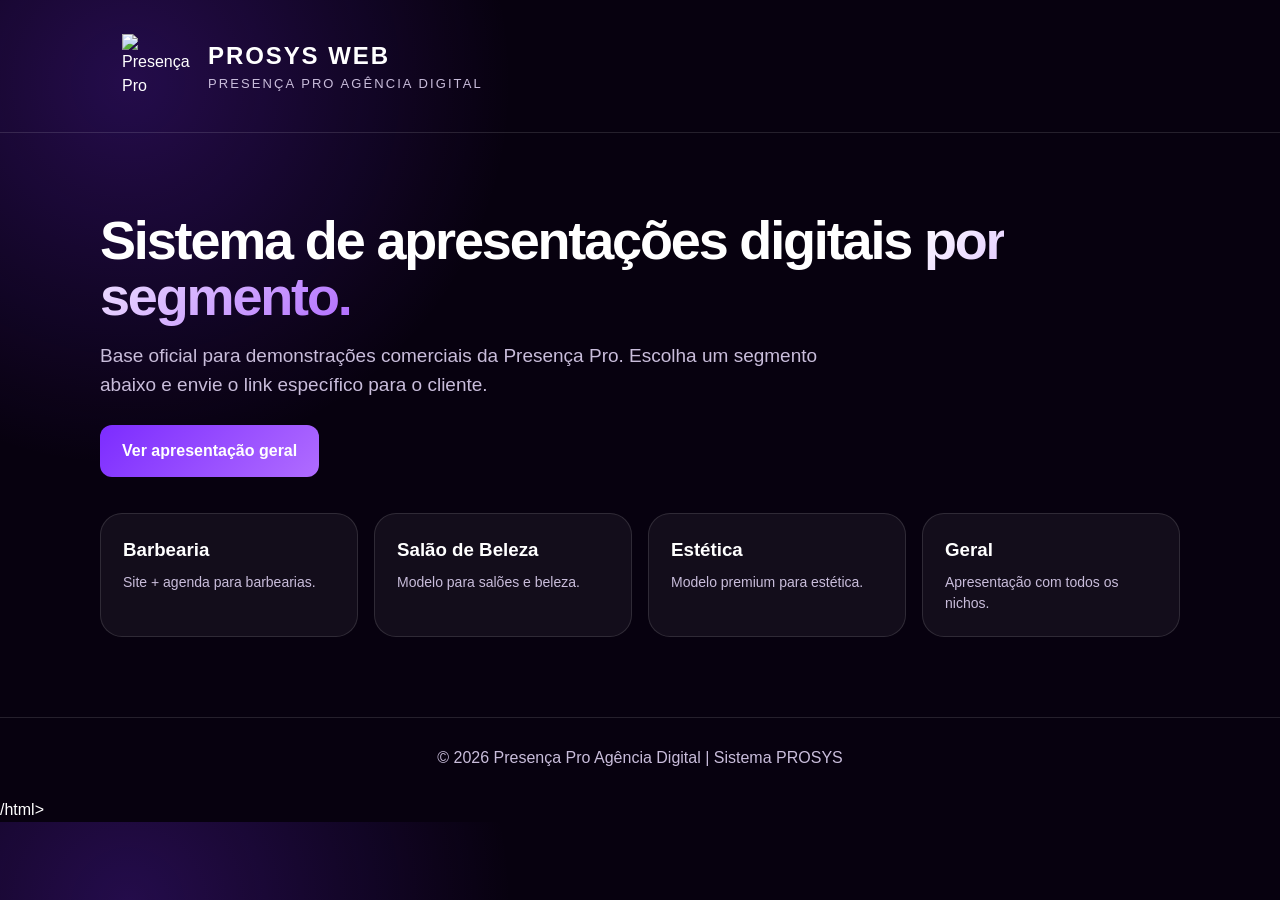
==== commit 1d702472: "Update index.html" ====
--- a/index.html
+++ b/index.html
@@ -63,4 +63,4 @@
 
 <footer>© 2026 Presença Pro Agência Digital | Sistema PROSYS</footer>
 </body>
-</html>
+/html>
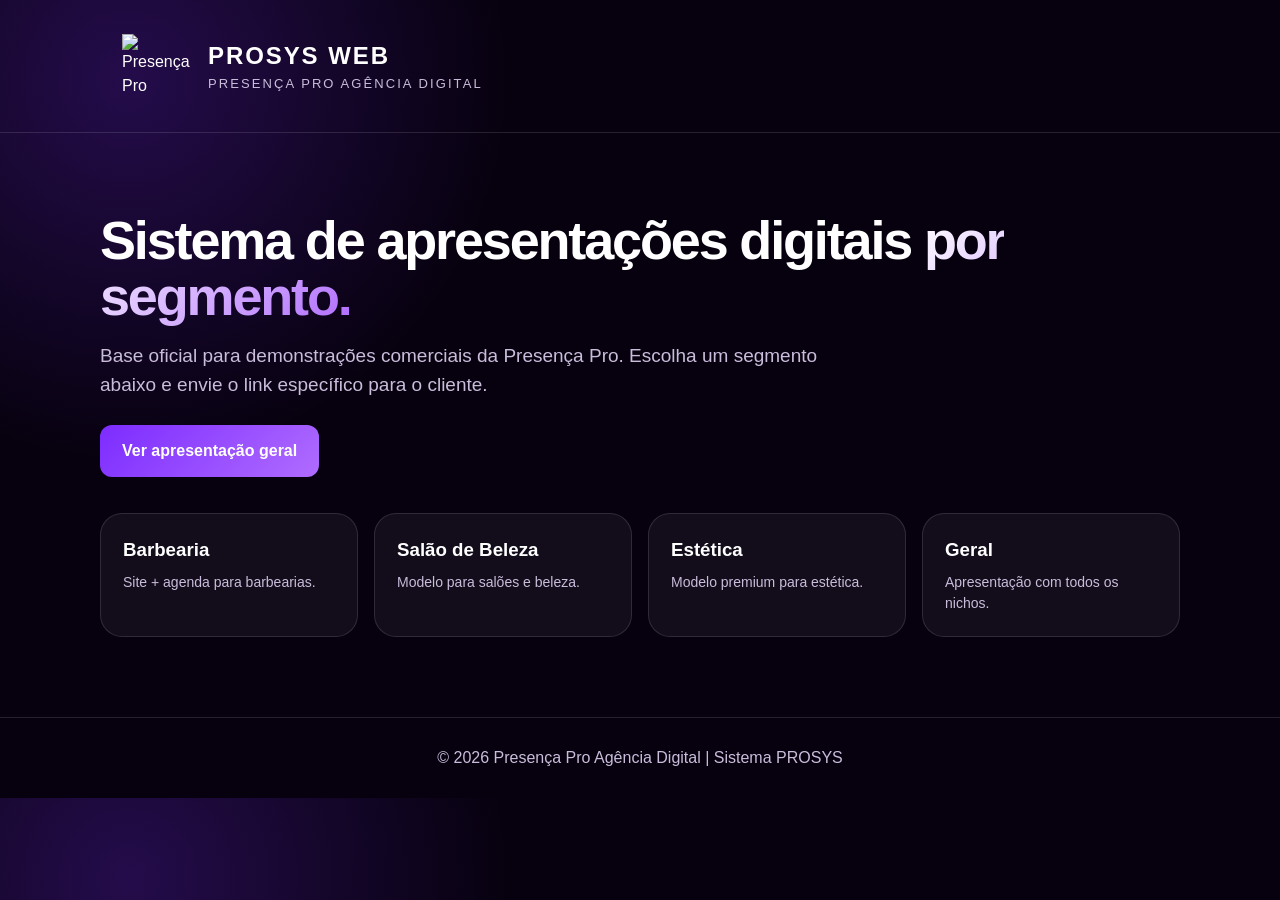
==== commit 7635c794: "Update index.html" ====
--- a/index.html
+++ b/index.html
@@ -63,4 +63,4 @@
 
 <footer>© 2026 Presença Pro Agência Digital | Sistema PROSYS</footer>
 </body>
-/html>
+</html>
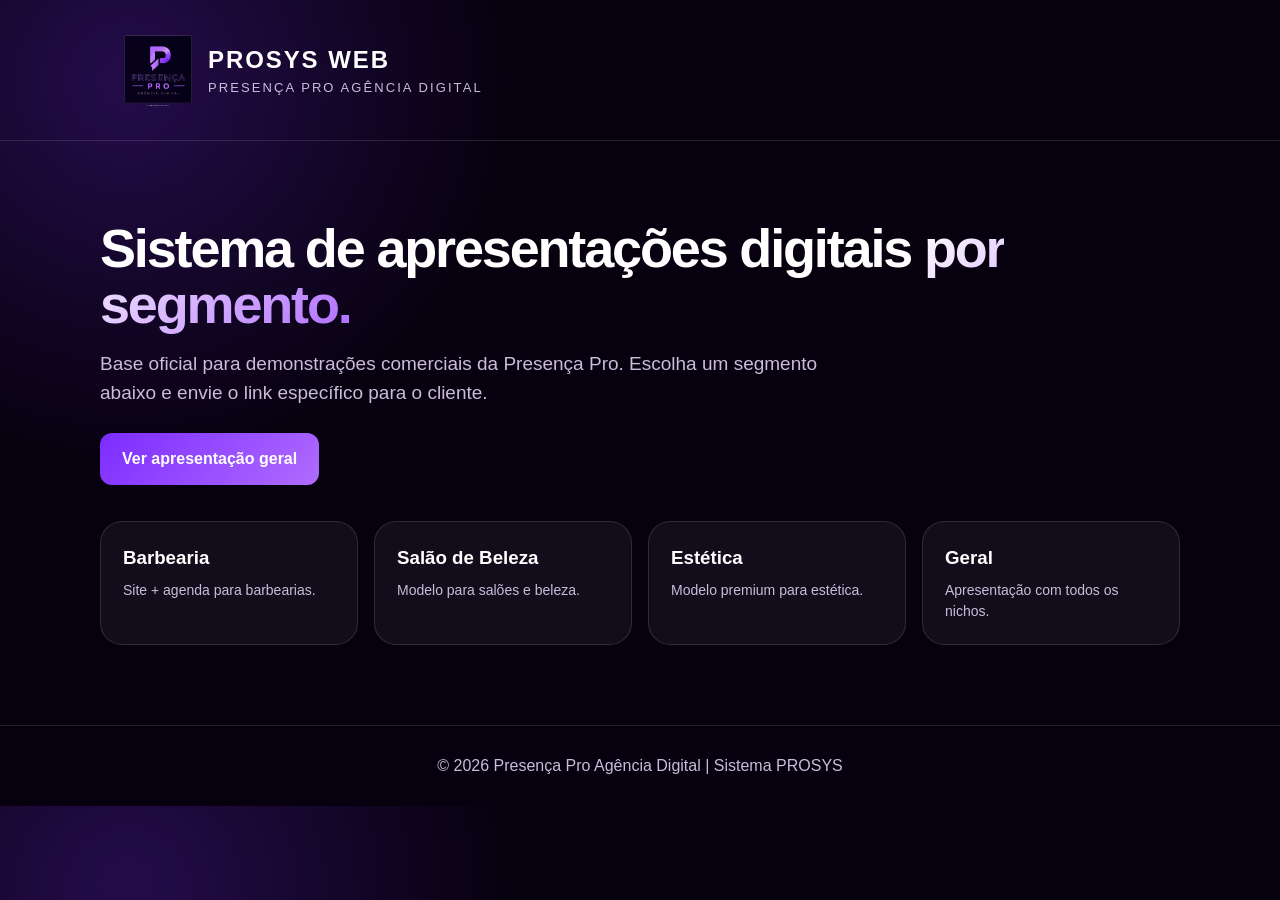
==== commit 3b3a688d: "Add files via upload" ====
--- a/index.html
+++ b/index.html
@@ -4,6 +4,12 @@
 <meta charset="UTF-8">
 <meta name="viewport" content="width=device-width, initial-scale=1.0">
 <title>PROSYS Web | Presença Pro</title>
+<meta property="og:title" content="Presença Pro Agência Digital">
+<meta property="og:description" content="Sites profissionais, agenda inteligente e WhatsApp integrado para gerar clientes todos os dias.">
+<meta property="og:image" content="https://res.cloudinary.com/dslj0yjkm/image/upload/v1777067404/preview_cxbivk.png">
+<meta property="og:url" content="https://prosys-web.github.io/">
+<meta property="og:type" content="website">
+
 <style>
 :root{--bg:#07010f;--panel:#10071f;--purple:#7c2cff;--purple2:#b06cff;--muted:#c9bddb;--line:rgba(255,255,255,.12)}
 *{box-sizing:border-box;margin:0;padding:0}
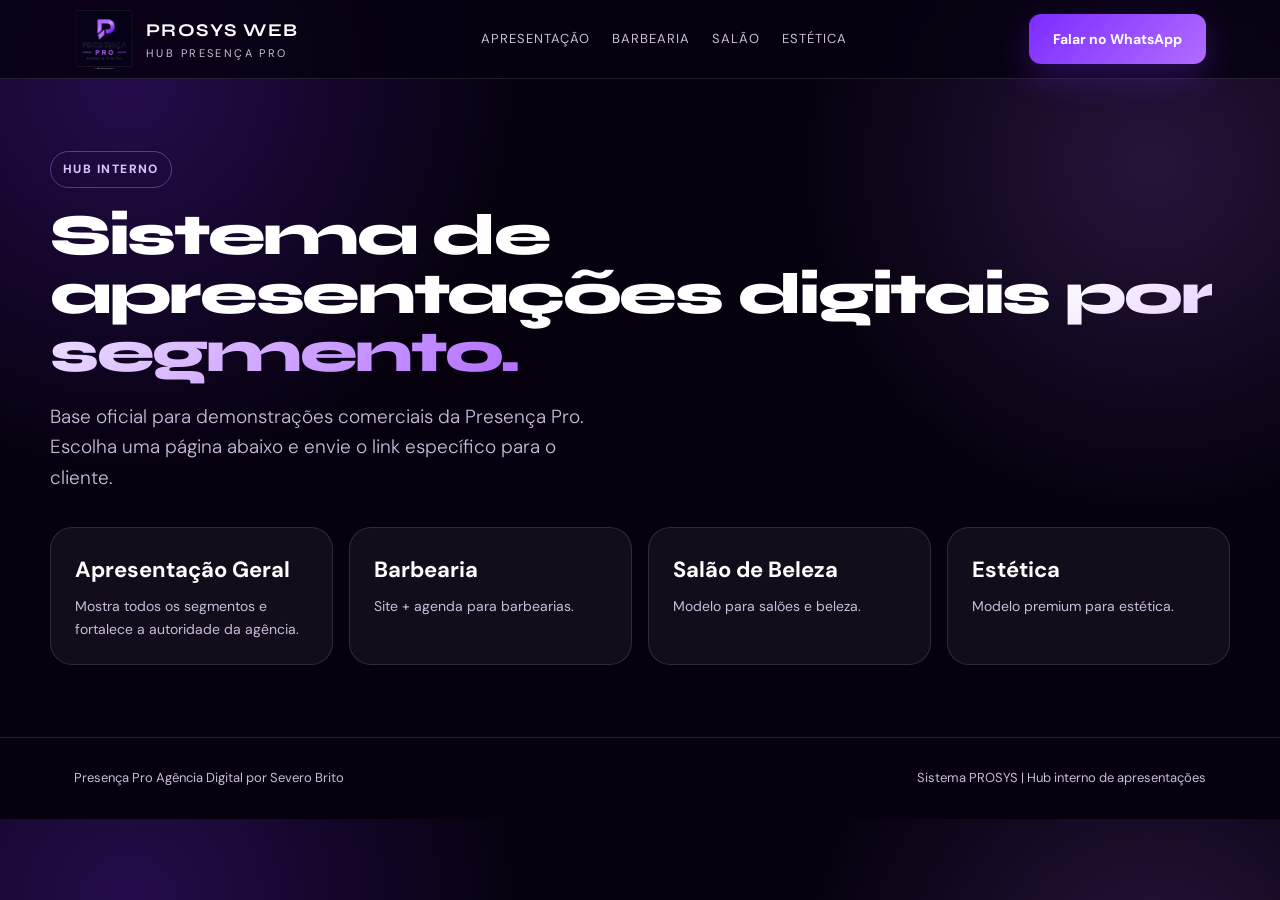
==== commit 5a103562: "Add files via upload" ====
--- a/index.html
+++ b/index.html
@@ -3,70 +3,84 @@
 <head>
 <meta charset="UTF-8">
 <meta name="viewport" content="width=device-width, initial-scale=1.0">
-<title>PROSYS Web | Presença Pro</title>
-<meta property="og:title" content="Presença Pro Agência Digital">
-<meta property="og:description" content="Sites profissionais, agenda inteligente e WhatsApp integrado para gerar clientes todos os dias.">
-<meta property="og:image" content="https://res.cloudinary.com/dslj0yjkm/image/upload/v1777067404/preview_cxbivk.png">
+<title>PROSYS Web | Hub Presença Pro</title>
+
+<meta name="description" content="Hub interno de apresentações digitais da Presença Pro Agência Digital.">
+<meta property="og:title" content="PROSYS Web | Presença Pro">
+<meta property="og:description" content="Hub de apresentações digitais por segmento: barbearia, salão, estética e apresentação geral.">
+<meta property="og:image" content="https://res.cloudinary.com/dslj0yjkm/image/upload/v1777158172/preview-presenca-pro_kvr2lm.jpg">
+<meta property="og:image:secure_url" content="https://res.cloudinary.com/dslj0yjkm/image/upload/v1777158172/preview-presenca-pro_kvr2lm.jpg">
+<meta property="og:image:type" content="image/jpeg">
+<meta property="og:image:width" content="1200">
+<meta property="og:image:height" content="630">
 <meta property="og:url" content="https://prosys-web.github.io/">
 <meta property="og:type" content="website">
+<meta name="twitter:card" content="summary_large_image">
+<meta name="twitter:title" content="PROSYS Web | Presença Pro">
+<meta name="twitter:description" content="Hub interno de apresentações digitais por segmento.">
+<meta name="twitter:image" content="https://res.cloudinary.com/dslj0yjkm/image/upload/v1777158172/preview-presenca-pro_kvr2lm.jpg">
 
+<link rel="stylesheet" href="assets/style.css">
 <style>
-:root{--bg:#07010f;--panel:#10071f;--purple:#7c2cff;--purple2:#b06cff;--muted:#c9bddb;--line:rgba(255,255,255,.12)}
-*{box-sizing:border-box;margin:0;padding:0}
-body{font-family:Arial,Helvetica,sans-serif;background:radial-gradient(circle at 10% 10%,rgba(124,44,255,.25),transparent 28%),var(--bg);color:white;line-height:1.5}
-a{text-decoration:none;color:inherit}
-.container{max-width:1080px;margin:auto;padding:0 22px}
-header{padding:34px 0;border-bottom:1px solid var(--line)}
-.brand{display:flex;align-items:center;gap:14px}
-.brand img{width:72px}
-.brand strong{font-size:24px;letter-spacing:.08em}
-.brand span{display:block;color:var(--muted);font-size:13px;letter-spacing:.16em;text-transform:uppercase}
-.hero{padding:80px 0}
-h1{font-size:54px;line-height:1.03;letter-spacing:-.04em;margin-bottom:18px}
-h1 span{background:linear-gradient(135deg,#fff,var(--purple2));-webkit-background-clip:text;color:transparent}
-p{color:var(--muted);font-size:19px;max-width:760px}
-.grid{display:grid;grid-template-columns:repeat(4,1fr);gap:16px;margin-top:36px}
-.card{background:rgba(255,255,255,.05);border:1px solid var(--line);border-radius:22px;padding:22px;transition:.2s}
-.card:hover{transform:translateY(-4px);border-color:rgba(176,108,255,.45)}
-.card h3{margin-bottom:8px}.card p{font-size:14px}
-.btn{display:inline-flex;margin-top:26px;background:linear-gradient(135deg,var(--purple),var(--purple2));padding:14px 22px;border-radius:12px;font-weight:800}
-footer{padding:28px 0;border-top:1px solid var(--line);color:var(--muted);text-align:center}
-@media(max-width:850px){.grid{grid-template-columns:1fr}h1{font-size:38px}.brand{flex-direction:column;text-align:center}}
+.hub-hero{min-height:70vh;display:grid;align-items:center;padding:72px 0}
+.hub-grid{display:grid;grid-template-columns:repeat(4,1fr);gap:16px;margin-top:34px}
+.hub-card{background:rgba(255,255,255,.05);border:1px solid rgba(255,255,255,.12);border-radius:22px;padding:24px;transition:.2s}
+.hub-card:hover{transform:translateY(-4px);border-color:rgba(176,108,255,.48)}
+.hub-card h3{font-size:22px;margin-bottom:8px}
+.hub-card p{color:#c9bddb;font-size:14px}
+.hub-label{display:inline-block;border:1px solid rgba(176,108,255,.45);color:#d8c2ff;padding:8px 12px;border-radius:999px;font-size:12px;font-weight:800;text-transform:uppercase;letter-spacing:.12em;margin-bottom:18px}
+@media(max-width:900px){.hub-grid{grid-template-columns:1fr}.hub-hero{padding:44px 0}}
 </style>
 </head>
 <body>
-<header>
-  <div class="container brand">
-    <img src="assets/logo.png" alt="Presença Pro">
-    <div><strong>PROSYS WEB</strong><span>Presença Pro Agência Digital</span></div>
+<header class="nav">
+  <div class="container nav-inner">
+    <a class="logo" href="./">
+      <img src="assets/logo.png" alt="Presença Pro">
+      <div><strong>PROSYS WEB</strong><span>Hub Presença Pro</span></div>
+    </a>
+    <nav class="menu">
+      <a href="apresentacao/">Apresentação</a>
+      <a href="barbearia/">Barbearia</a>
+      <a href="salao/">Salão</a>
+      <a href="estetica/">Estética</a>
+    </nav>
+    <a class="btn" href="https://wa.me/5585994249656?text=Olá,%20quero%20saber%20mais%20sobre%20os%20sites%20da%20Presença%20Pro" target="_blank">Falar no WhatsApp</a>
   </div>
 </header>
 
-<main class="container hero">
-  <h1>Sistema de apresentações digitais <span>por segmento.</span></h1>
-  <p>Base oficial para demonstrações comerciais da Presença Pro. Escolha um segmento abaixo e envie o link específico para o cliente.</p>
-  <a class="btn" href="apresentacao/">Ver apresentação geral</a>
+<main class="container hub-hero">
+  <section>
+    <span class="hub-label">Hub interno</span>
+    <h1>Sistema de apresentações digitais <span>por segmento.</span></h1>
+    <p class="lead">Base oficial para demonstrações comerciais da Presença Pro. Escolha uma página abaixo e envie o link específico para o cliente.</p>
 
-  <div class="grid">
-    <a class="card" href="barbearia/">
-      <h3>Barbearia</h3>
-      <p>Site + agenda para barbearias.</p>
-    </a>
-    <a class="card" href="salao/">
-      <h3>Salão de Beleza</h3>
-      <p>Modelo para salões e beleza.</p>
-    </a>
-    <a class="card" href="estetica/">
-      <h3>Estética</h3>
-      <p>Modelo premium para estética.</p>
-    </a>
-    <a class="card" href="apresentacao/">
-      <h3>Geral</h3>
-      <p>Apresentação com todos os nichos.</p>
-    </a>
-  </div>
+    <div class="hub-grid">
+      <a class="hub-card" href="apresentacao/">
+        <h3>Apresentação Geral</h3>
+        <p>Mostra todos os segmentos e fortalece a autoridade da agência.</p>
+      </a>
+      <a class="hub-card" href="barbearia/">
+        <h3>Barbearia</h3>
+        <p>Site + agenda para barbearias.</p>
+      </a>
+      <a class="hub-card" href="salao/">
+        <h3>Salão de Beleza</h3>
+        <p>Modelo para salões e beleza.</p>
+      </a>
+      <a class="hub-card" href="estetica/">
+        <h3>Estética</h3>
+        <p>Modelo premium para estética.</p>
+      </a>
+    </div>
+  </section>
 </main>
 
-<footer>© 2026 Presença Pro Agência Digital | Sistema PROSYS</footer>
+<footer class="footer">
+  <div class="container footer-inner">
+    <div>Presença Pro Agência Digital por Severo Brito</div>
+    <div>Sistema PROSYS | Hub interno de apresentações</div>
+  </div>
+</footer>
 </body>
 </html>
--- a/assets/style.css
+++ b/assets/style.css
@@ -0,0 +1,311 @@
+@import url('https://fonts.googleapis.com/css2?family=Syne:wght@400;700;800;900&family=DM+Sans:wght@300;400;500;600&display=swap');
+
+:root{
+  --bg:#07010f;
+  --panel:#10071f;
+  --panel2:#160a2b;
+  --purple:#7c2cff;
+  --purple2:#b06cff;
+  --white:#ffffff;
+  --muted:#c9bddb;
+  --line:rgba(255,255,255,.12);
+  --green:#25D366;
+}
+
+*{box-sizing:border-box;margin:0;padding:0}
+html{scroll-behavior:smooth}
+
+body{
+  font-family:'DM Sans',Arial,sans-serif;
+  background:
+    radial-gradient(circle at 10% 10%, rgba(124,44,255,.25), transparent 28%),
+    radial-gradient(circle at 90% 20%, rgba(176,108,255,.18), transparent 26%),
+    var(--bg);
+  color:var(--white);
+  line-height:1.6;
+}
+
+a{text-decoration:none;color:inherit}
+.container{width:100%;max-width:1180px;margin:auto;padding:0 24px}
+
+/* NAV */
+.nav{
+  position:sticky;top:0;z-index:20;
+  backdrop-filter:blur(14px);
+  background:rgba(7,1,15,.82);
+  border-bottom:1px solid var(--line);
+}
+.nav-inner{
+  min-height:78px;
+  display:flex;align-items:center;justify-content:space-between;gap:18px;
+}
+.logo{display:flex;align-items:center;gap:12px}
+.logo img{width:60px;height:auto}
+.logo strong{font-family:'Syne',sans-serif;font-size:18px;letter-spacing:.08em}
+.logo span{display:block;color:var(--muted);font-size:11px;text-transform:uppercase;letter-spacing:.22em}
+.menu{display:flex;gap:22px;font-size:13px;text-transform:uppercase;letter-spacing:.08em;color:var(--muted)}
+.menu a:hover{color:var(--white)}
+
+/* BUTTONS */
+.btn{
+  display:inline-flex;align-items:center;justify-content:center;gap:8px;
+  min-height:48px;padding:14px 24px;
+  border-radius:12px;
+  background:linear-gradient(135deg,var(--purple),var(--purple2));
+  color:white;font-weight:700;font-size:14px;
+  box-shadow:0 12px 35px rgba(124,44,255,.3);
+  transition:transform .2s,box-shadow .2s;
+}
+.btn:hover{transform:translateY(-2px);box-shadow:0 18px 45px rgba(124,44,255,.4)}
+.btn.outline{
+  background:transparent;
+  border:1px solid rgba(255,255,255,.2);
+  box-shadow:none;
+  margin-left:12px;
+}
+.btn.outline:hover{background:rgba(255,255,255,.07)}
+.btn.wpp{
+  background:linear-gradient(135deg,#25D366,#1da851);
+  box-shadow:0 12px 35px rgba(37,211,102,.25);
+}
+.btn.wpp:hover{box-shadow:0 18px 45px rgba(37,211,102,.35)}
+
+/* BADGE */
+.badge{
+  display:inline-block;
+  border:1px solid rgba(176,108,255,.45);
+  color:#d8c2ff;
+  padding:7px 14px;border-radius:999px;
+  font-size:11px;font-weight:700;text-transform:uppercase;letter-spacing:.14em;
+  margin-bottom:20px;
+}
+
+/* HERO */
+.hero{min-height:88vh;display:grid;align-items:center;padding:80px 0 60px}
+.hero-grid{display:grid;grid-template-columns:1.05fr .95fr;gap:50px;align-items:center}
+h1{
+  font-family:'Syne',sans-serif;
+  font-size:58px;line-height:1.01;letter-spacing:-.04em;margin-bottom:20px;font-weight:900;
+}
+h1 span{background:linear-gradient(135deg,#fff,var(--purple2));-webkit-background-clip:text;-webkit-text-fill-color:transparent}
+.lead{font-size:19px;color:var(--muted);max-width:560px;margin-bottom:30px;font-weight:300}
+
+.hero-card{
+  background:linear-gradient(180deg,rgba(255,255,255,.08),rgba(255,255,255,.025));
+  border:1px solid var(--line);
+  border-radius:28px;padding:28px;
+  box-shadow:0 30px 80px rgba(0,0,0,.4);
+}
+.hero-card img{width:100%;border-radius:22px;display:block}
+.stats{display:grid;grid-template-columns:repeat(3,1fr);gap:12px;margin-top:18px}
+.stat{background:rgba(255,255,255,.05);border:1px solid var(--line);border-radius:18px;padding:16px;text-align:center}
+.stat strong{display:block;font-family:'Syne',sans-serif;font-size:26px;color:#d5b8ff}
+.stat span{font-size:11px;color:var(--muted);text-transform:uppercase;letter-spacing:.08em}
+
+/* SECTIONS */
+.section{padding:90px 0;border-top:1px solid var(--line)}
+.section-head{display:flex;align-items:flex-end;justify-content:space-between;gap:24px;margin-bottom:32px}
+.kicker{color:var(--purple2);font-size:12px;font-weight:800;text-transform:uppercase;letter-spacing:.18em;margin-bottom:8px}
+h2{font-family:'Syne',sans-serif;font-size:40px;letter-spacing:-.03em;font-weight:800}
+.section-head p{color:var(--muted);max-width:480px;font-size:16px}
+
+.showcase{
+  background:linear-gradient(180deg,rgba(255,255,255,.06),rgba(255,255,255,.02));
+  border:1px solid var(--line);
+  border-radius:28px;overflow:hidden;
+  box-shadow:0 25px 70px rgba(0,0,0,.25);
+}
+.showcase img{width:100%;display:block}
+
+.content-grid{display:grid;grid-template-columns:1fr 380px;gap:22px;margin-top:22px}
+
+/* CARDS */
+.copy-card,.plan-card{
+  background:rgba(255,255,255,.05);
+  border:1px solid var(--line);
+  border-radius:22px;padding:28px;
+}
+.copy-card h3,.plan-card h3{
+  font-family:'Syne',sans-serif;font-size:22px;margin-bottom:12px;font-weight:700;
+}
+.copy-card p{color:var(--muted)}
+.features{display:grid;grid-template-columns:repeat(3,1fr);gap:12px;margin-top:20px}
+.feature{
+  padding:14px;border-radius:14px;
+  background:rgba(255,255,255,.05);border:1px solid var(--line);
+  font-size:13px;font-weight:500;
+  display:flex;align-items:center;gap:8px;
+}
+.feature::before{content:'✓';color:var(--purple2);font-weight:900}
+
+/* PLANS */
+.plans{display:grid;gap:10px;margin-top:16px}
+.plan{
+  display:flex;align-items:center;justify-content:space-between;gap:10px;
+  padding:14px 16px;border-radius:14px;
+  background:rgba(255,255,255,.05);border:1px solid var(--line);
+}
+.plan strong{font-size:14px;font-weight:600}
+.plan span{color:#d5b8ff;font-weight:800;font-size:15px;white-space:nowrap}
+.plan.main{
+  background:linear-gradient(135deg,rgba(124,44,255,.35),rgba(176,108,255,.18));
+  border-color:rgba(176,108,255,.4);
+}
+
+/* PRICING TABLE */
+.pricing-section{padding:90px 0;border-top:1px solid var(--line)}
+.pricing-grid{
+  display:grid;
+  grid-template-columns:repeat(4,1fr);
+  gap:16px;
+  margin-top:40px;
+}
+.pricing-card{
+  background:rgba(255,255,255,.05);
+  border:1px solid var(--line);
+  border-radius:22px;
+  padding:28px 22px;
+  display:flex;flex-direction:column;
+  transition:transform .2s,box-shadow .2s;
+}
+.pricing-card:hover{transform:translateY(-4px);box-shadow:0 20px 50px rgba(0,0,0,.3)}
+.pricing-card.destaque{
+  background:linear-gradient(160deg,rgba(124,44,255,.4),rgba(176,108,255,.2));
+  border-color:rgba(176,108,255,.5);
+  position:relative;
+}
+.pricing-card.destaque::before{
+  content:'Mais popular';
+  position:absolute;top:-14px;left:50%;transform:translateX(-50%);
+  background:linear-gradient(135deg,var(--purple),var(--purple2));
+  color:white;font-size:11px;font-weight:800;text-transform:uppercase;letter-spacing:.1em;
+  padding:5px 14px;border-radius:999px;white-space:nowrap;
+}
+.pc-name{font-family:'Syne',sans-serif;font-size:20px;font-weight:800;margin-bottom:6px}
+.pc-desc{font-size:13px;color:var(--muted);margin-bottom:20px;min-height:38px}
+.pc-price{
+  font-family:'Syne',sans-serif;font-size:38px;font-weight:900;color:#d5b8ff;
+  margin-bottom:4px;line-height:1;
+}
+.pc-price small{font-size:15px;color:var(--muted);font-family:'DM Sans',sans-serif;font-weight:400}
+.pc-divider{border:none;border-top:1px solid var(--line);margin:20px 0}
+.pc-features{display:grid;gap:10px;flex:1}
+.pc-feature{
+  display:flex;align-items:flex-start;gap:10px;
+  font-size:13px;color:var(--muted);
+}
+.pc-feature .ok{color:#7c2cff;font-size:16px;line-height:1.2;flex-shrink:0}
+.pc-feature .no{color:rgba(255,255,255,.2);font-size:16px;line-height:1.2;flex-shrink:0}
+.pc-feature span{color:var(--white)}
+.pc-btn{
+  display:flex;align-items:center;justify-content:center;
+  min-height:46px;border-radius:12px;
+  background:linear-gradient(135deg,var(--purple),var(--purple2));
+  color:white;font-weight:700;font-size:14px;
+  margin-top:24px;
+  transition:transform .2s,box-shadow .2s;
+}
+.pc-btn:hover{transform:translateY(-2px);box-shadow:0 14px 35px rgba(124,44,255,.35)}
+
+/* EXTRAS */
+.extras{display:grid;grid-template-columns:repeat(3,1fr);gap:14px;margin-top:28px}
+.extra{
+  background:rgba(255,255,255,.05);border:1px solid var(--line);
+  border-radius:18px;padding:18px;
+  display:flex;justify-content:space-between;align-items:center;gap:12px;
+}
+.extra strong{font-size:14px}
+.extra span{color:#d5b8ff;font-weight:800;white-space:nowrap}
+
+/* QUEM SOMOS */
+.quem-section{padding:90px 0;border-top:1px solid var(--line)}
+.quem-grid{display:grid;grid-template-columns:1fr 1.2fr;gap:60px;align-items:center}
+.quem-img-wrap{position:relative}
+.quem-img{
+  width:100%;border-radius:28px;
+  border:1px solid var(--line);
+  box-shadow:0 30px 80px rgba(0,0,0,.5);
+  display:block;
+  aspect-ratio:4/5;object-fit:cover;
+}
+.quem-tag{
+  position:absolute;bottom:-18px;right:-18px;
+  background:linear-gradient(135deg,var(--purple),var(--purple2));
+  border-radius:18px;padding:16px 22px;
+  box-shadow:0 12px 35px rgba(124,44,255,.4);
+}
+.quem-tag strong{font-family:'Syne',sans-serif;display:block;font-size:28px}
+.quem-tag span{font-size:12px;color:rgba(255,255,255,.8);text-transform:uppercase;letter-spacing:.1em}
+.quem-content h2{margin-bottom:20px}
+.quem-content p{color:var(--muted);margin-bottom:16px;font-size:16px}
+.quem-stats{display:grid;grid-template-columns:repeat(3,1fr);gap:14px;margin-top:30px}
+.q-stat{
+  background:rgba(255,255,255,.05);border:1px solid var(--line);
+  border-radius:16px;padding:18px;text-align:center;
+}
+.q-stat strong{font-family:'Syne',sans-serif;display:block;font-size:26px;color:#d5b8ff}
+.q-stat span{font-size:11px;color:var(--muted);text-transform:uppercase;letter-spacing:.08em}
+
+/* DEPOIMENTOS */
+.depo-section{padding:90px 0;border-top:1px solid var(--line)}
+.depo-grid{display:grid;grid-template-columns:repeat(3,1fr);gap:20px;margin-top:40px}
+.depo-card{
+  background:rgba(255,255,255,.05);border:1px solid var(--line);
+  border-radius:22px;padding:28px;
+  transition:transform .2s;
+}
+.depo-card:hover{transform:translateY(-4px)}
+.depo-stars{color:#f5c842;font-size:18px;margin-bottom:14px}
+.depo-text{color:var(--muted);font-size:15px;line-height:1.7;margin-bottom:20px;font-style:italic}
+.depo-author{display:flex;align-items:center;gap:12px}
+.depo-avatar{
+  width:46px;height:46px;border-radius:50%;
+  background:linear-gradient(135deg,var(--purple),var(--purple2));
+  display:flex;align-items:center;justify-content:center;
+  font-family:'Syne',sans-serif;font-weight:800;font-size:18px;
+  flex-shrink:0;
+}
+.depo-name{font-weight:700;font-size:14px}
+.depo-role{font-size:12px;color:var(--muted)}
+
+/* FINAL CTA */
+.final{text-align:center;padding:100px 0}
+.final h2{font-family:'Syne',sans-serif;font-size:48px;margin-bottom:18px;font-weight:900}
+.final p{color:var(--muted);max-width:680px;margin:0 auto 30px;font-size:17px}
+
+/* FOOTER */
+.footer{border-top:1px solid var(--line);padding:30px 0;color:var(--muted);font-size:13px}
+.footer-inner{display:flex;justify-content:space-between;gap:20px;align-items:center}
+
+/* WHATSAPP FLOAT */
+.whatsapp-float{
+  position:fixed;right:22px;bottom:22px;z-index:50;
+  width:60px;height:60px;border-radius:50%;
+  background:#25D366;display:grid;place-items:center;
+  font-size:26px;
+  box-shadow:0 14px 35px rgba(0,0,0,.35);
+  transition:transform .2s;
+}
+.whatsapp-float:hover{transform:scale(1.1)}
+
+/* RESPONSIVE */
+@media(max-width:960px){
+  .menu{display:none}
+  .hero-grid,.content-grid,.quem-grid{grid-template-columns:1fr}
+  h1{font-size:40px}
+  h2{font-size:32px}
+  .final h2{font-size:36px}
+  .section-head{display:block}
+  .features,.extras,.stats,.quem-stats{grid-template-columns:1fr 1fr}
+  .pricing-grid{grid-template-columns:1fr 1fr}
+  .depo-grid{grid-template-columns:1fr}
+  .footer-inner{display:block;text-align:center;gap:10px}
+  .nav-inner{flex-wrap:wrap;justify-content:center;gap:12px}
+  .quem-tag{right:0;bottom:-14px}
+}
+@media(max-width:560px){
+  h1{font-size:34px}
+  .pricing-grid{grid-template-columns:1fr}
+  .features,.extras,.stats,.quem-stats{grid-template-columns:1fr}
+  .btn.outline{margin-left:0;margin-top:10px;display:block;text-align:center}
+}
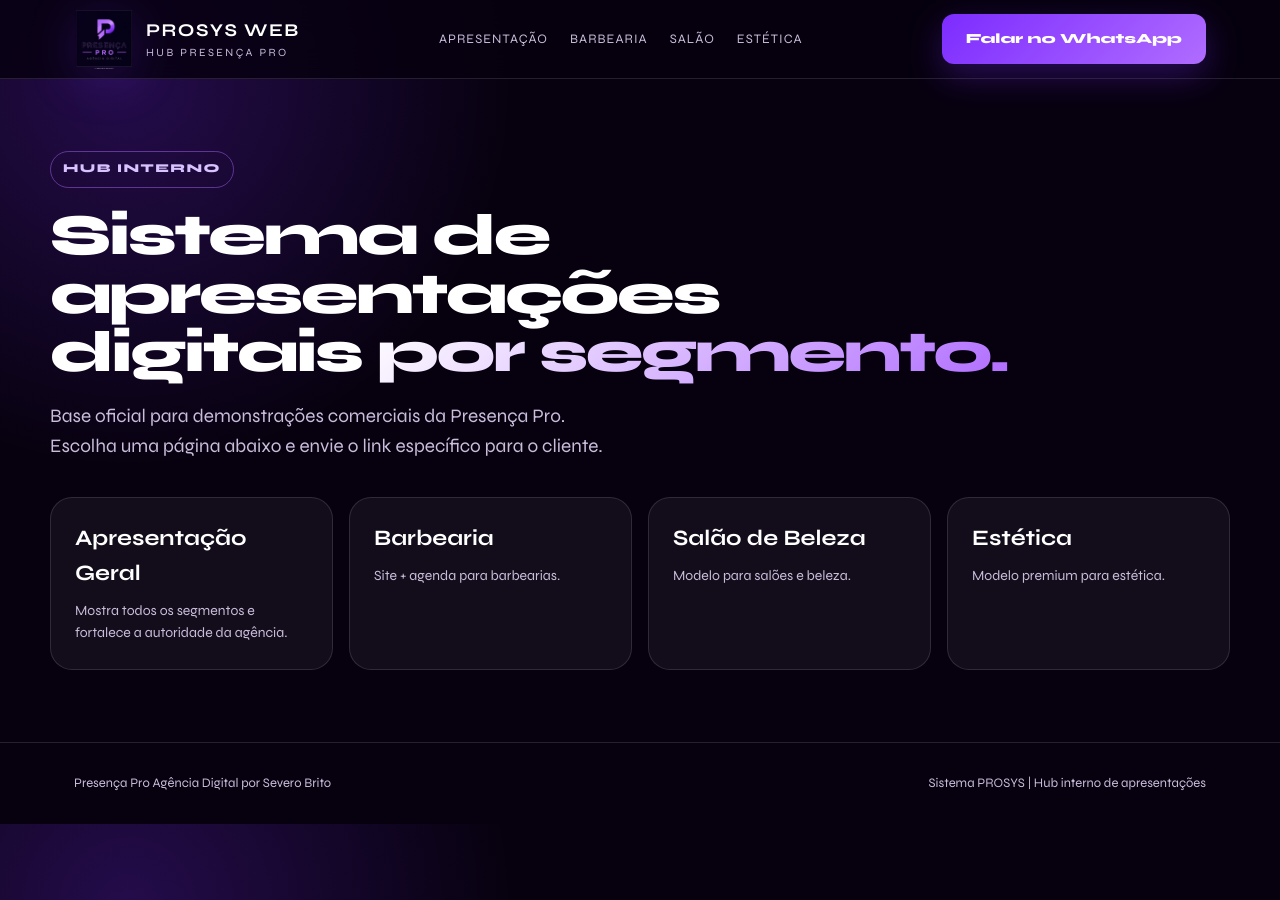
==== commit 507e3829: "Add files via upload" ====
--- a/index.html
+++ b/index.html
@@ -30,6 +30,159 @@
 .hub-card p{color:#c9bddb;font-size:14px}
 .hub-label{display:inline-block;border:1px solid rgba(176,108,255,.45);color:#d8c2ff;padding:8px 12px;border-radius:999px;font-size:12px;font-weight:800;text-transform:uppercase;letter-spacing:.12em;margin-bottom:18px}
 @media(max-width:900px){.hub-grid{grid-template-columns:1fr}.hub-hero{padding:44px 0}}
+</style>
+<style>
+/* PADRÃO GLOBAL — Presença Pro */
+:root{
+  --bg:#07010f;--bg2:#10071f;--bg3:#0b0618;
+  --accent:#7c2cff;--accent2:#b06cff;
+  --text:#ffffff;--muted:#c9bddb;
+  --line:rgba(255,255,255,.12);
+  --radius-lg:22px;
+}
+body{font-family:'Syne',Arial,Helvetica,sans-serif;background:radial-gradient(circle at 10% 10%,rgba(124,44,255,.25),transparent 28%),var(--bg);color:var(--text)}
+h1,h2,h3{font-family:'Syne',Arial,sans-serif}
+.card, .plan-card{
+  background:rgba(255,255,255,.05);
+  border:1px solid var(--line);
+  border-radius:var(--radius-lg);
+}
+.btn{
+  background:linear-gradient(135deg,var(--accent),var(--accent2));
+  border-radius:12px;
+  color:#fff;font-weight:800;
+}
+.badge-popular{
+  background:linear-gradient(135deg,var(--accent),var(--accent2));
+  color:#fff;border-radius:999px;
+  padding:6px 12px;font-size:11px;font-weight:900;
+}
+</style>
+<style>
+
+/* ============================================================
+   NÍVEL AGÊNCIA TOP — Refino visual premium
+   Mantém estrutura, links, previews e conteúdo. Apenas acabamento.
+   ============================================================ */
+:root{
+  --shadow-premium: 0 24px 70px rgba(0,0,0,.32);
+  --glow-purple: 0 0 0 1px rgba(176,108,255,.18), 0 22px 55px rgba(124,44,255,.18);
+}
+html{scroll-behavior:smooth}
+body{
+  -webkit-font-smoothing:antialiased;
+  text-rendering:geometricPrecision;
+}
+.nav, header{
+  backdrop-filter: blur(16px);
+}
+.logo img{
+  filter: drop-shadow(0 10px 24px rgba(124,44,255,.22));
+}
+.btn, .pc-btn, a[class*="btn"]{
+  transition: transform .22s ease, filter .22s ease, box-shadow .22s ease, border-color .22s ease;
+}
+.btn:hover, .pc-btn:hover, a[class*="btn"]:hover{
+  transform: translateY(-2px);
+  filter: brightness(1.06);
+  box-shadow: 0 18px 42px rgba(124,44,255,.28);
+}
+.card, .pricing-card, .feature, .extra, .depo-card, .hero-card, .premium-card, .service, .panel{
+  transition: transform .24s ease, box-shadow .24s ease, border-color .24s ease, background .24s ease;
+}
+.card:hover, .pricing-card:hover, .feature:hover, .extra:hover, .depo-card:hover, .hero-card:hover, .premium-card:hover, .service:hover{
+  transform: translateY(-4px);
+  border-color: rgba(176,108,255,.42) !important;
+  box-shadow: var(--glow-purple);
+}
+.pricing-card.destaque, .pricing-card.popular, .pricing-card:nth-child(2){
+  position:relative;
+  background:
+    radial-gradient(circle at 15% 10%, rgba(176,108,255,.24), transparent 34%),
+    linear-gradient(180deg, rgba(124,44,255,.24), rgba(255,255,255,.04)) !important;
+  border-color: rgba(176,108,255,.50) !important;
+  box-shadow: 0 28px 80px rgba(124,44,255,.22);
+}
+.pricing-card.destaque::before,
+.pricing-card.popular::before,
+.pricing-card:nth-child(2)::before{
+  content:"MAIS POPULAR";
+  position:absolute;
+  top:-14px;
+  left:50%;
+  transform:translateX(-50%);
+  background:linear-gradient(135deg,var(--accent,#7c2cff),var(--accent2,#b06cff));
+  color:#fff;
+  font-size:11px;
+  font-weight:900;
+  letter-spacing:.12em;
+  padding:7px 14px;
+  border-radius:999px;
+  white-space:nowrap;
+  box-shadow:0 12px 32px rgba(124,44,255,.32);
+}
+.pricing-card:nth-child(3) .pc-name::after{
+  content:"  • Plus";
+  color:var(--accent2,#b06cff);
+  font-size:.76em;
+}
+.pc-price, .price, .pricing-card strong{
+  letter-spacing:-.04em;
+}
+.hero, .final, .pricing-section{
+  position:relative;
+  overflow:hidden;
+}
+.hero::after, .pricing-section::after{
+  content:"";
+  position:absolute;
+  width:380px;
+  height:380px;
+  right:-170px;
+  top:5%;
+  background:radial-gradient(circle, rgba(176,108,255,.14), transparent 67%);
+  pointer-events:none;
+}
+.section h2, h1{
+  text-wrap:balance;
+}
+.depo-stars{
+  color:#d7b8ff !important;
+}
+.whatsapp-float{
+  transition: transform .2s ease, box-shadow .2s ease;
+  box-shadow:0 16px 44px rgba(37,211,102,.28) !important;
+}
+.whatsapp-float:hover{
+  transform:scale(1.06);
+}
+img{
+  max-width:100%;
+}
+@media(max-width:760px){
+  .container{padding-left:18px !important;padding-right:18px !important}
+  h1{font-size:36px !important;line-height:1.04 !important}
+  h2{font-size:29px !important;line-height:1.12 !important}
+  .pricing-grid, .grid, .features, .service-grid, .depo-grid, .extras{
+    grid-template-columns:1fr !important;
+  }
+  .pricing-card, .card, .hero-card{
+    border-radius:22px !important;
+  }
+  .btn, .pc-btn, a[class*="btn"]{
+    width:100%;
+    justify-content:center;
+  }
+  .nav-inner, .brand, .logo{
+    text-align:center;
+  }
+  .menu{
+    gap:10px;
+    flex-wrap:wrap;
+    justify-content:center;
+  }
+}
+
 </style>
 </head>
 <body>
